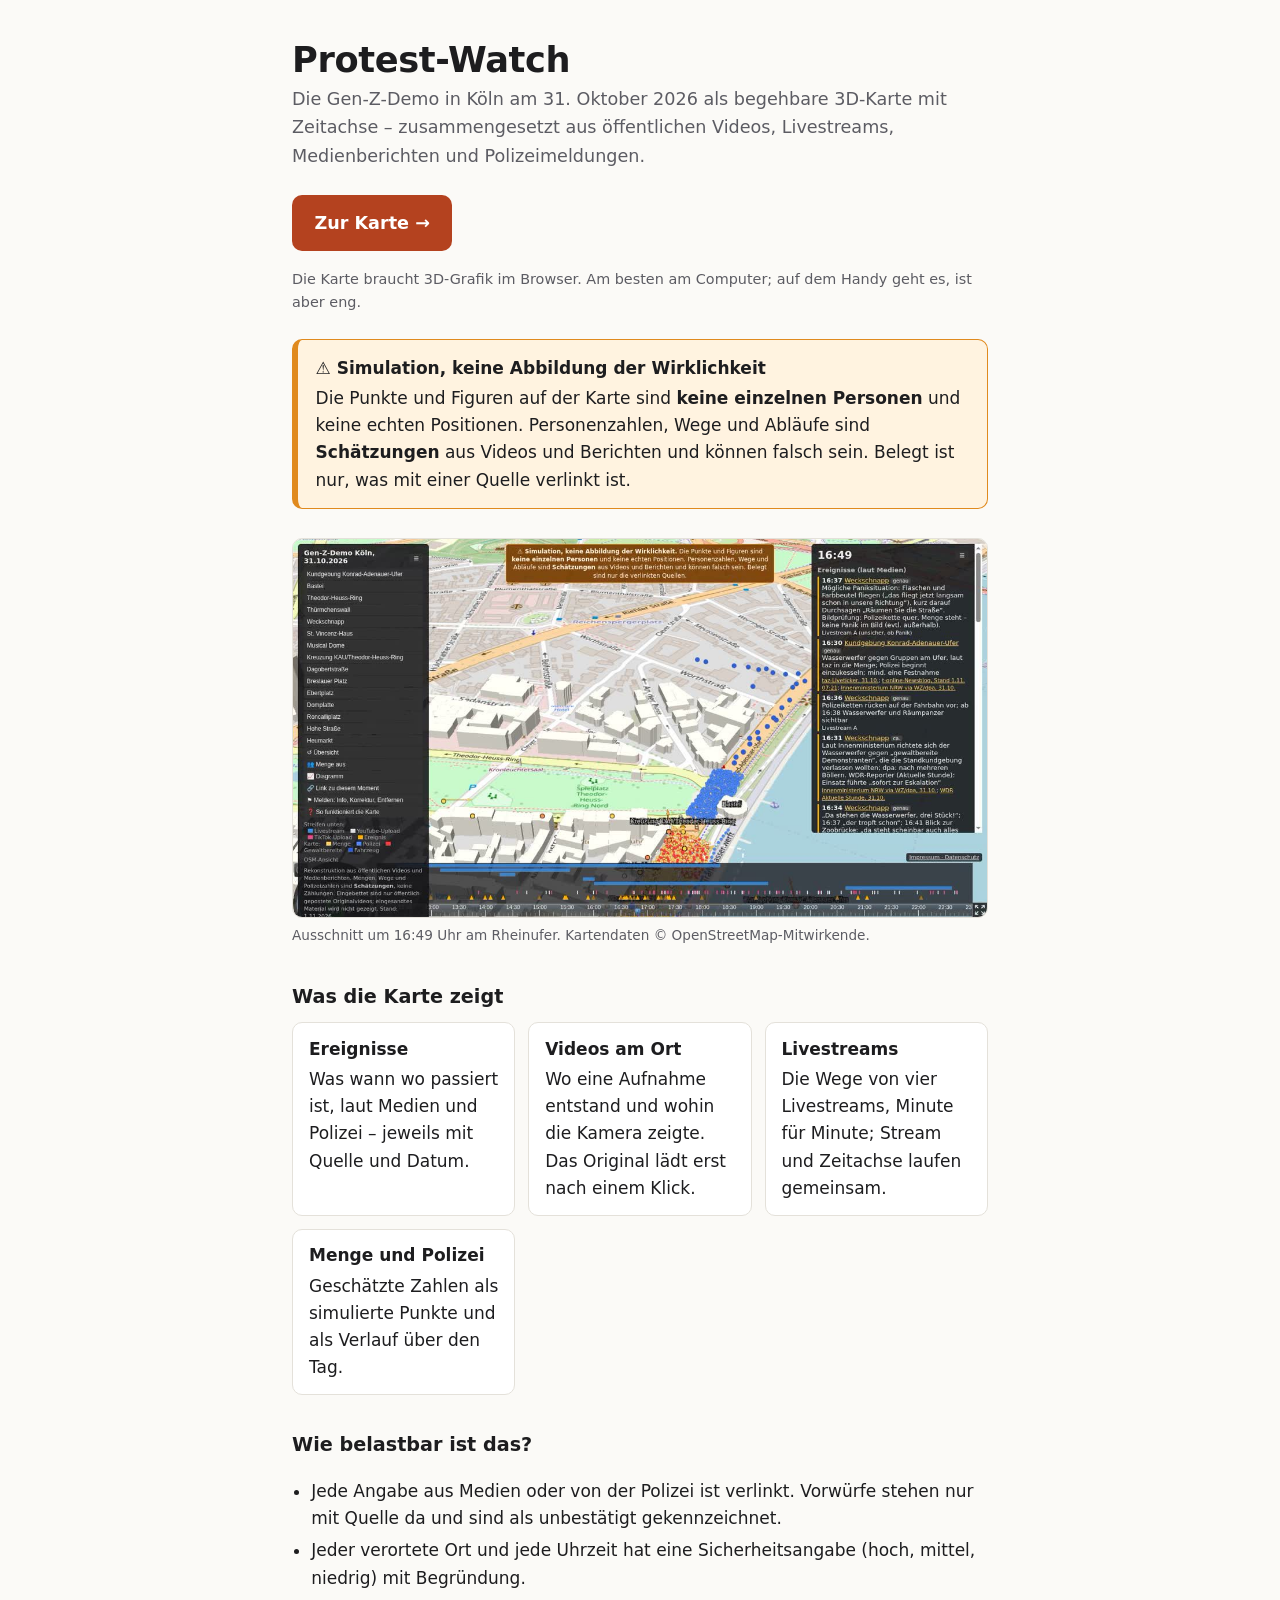
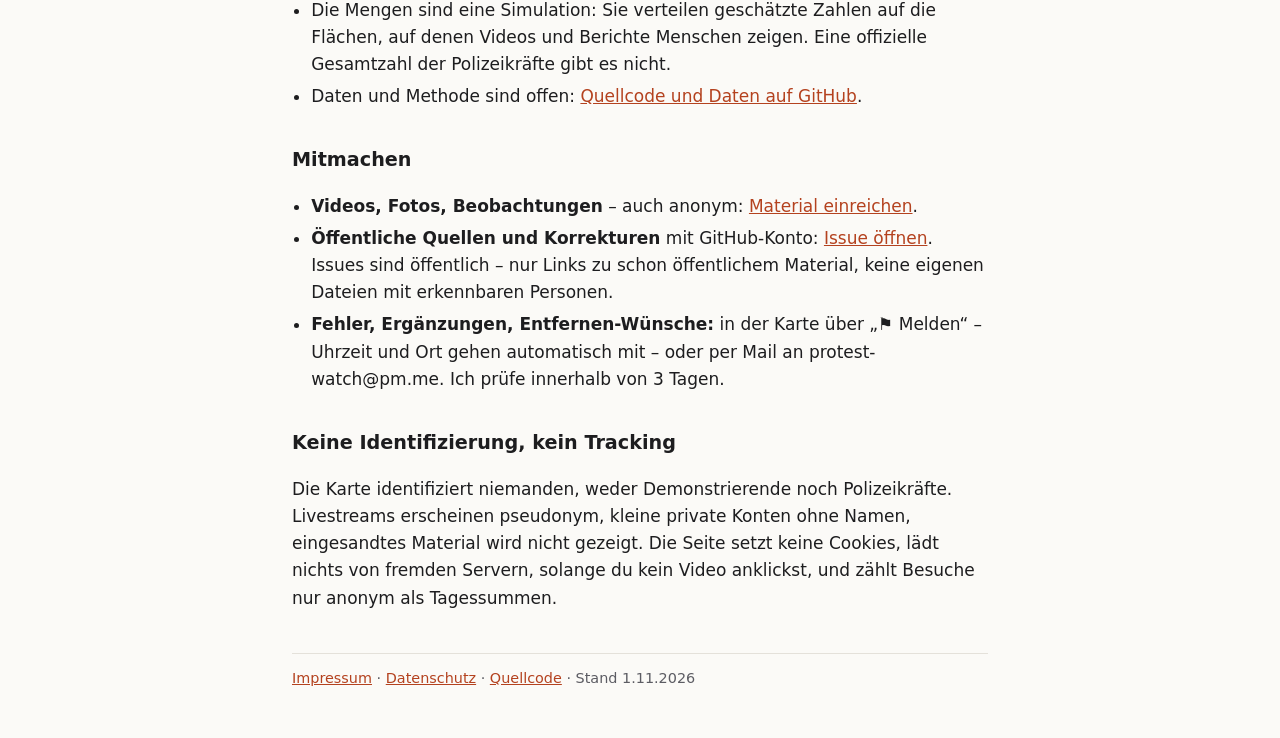
==== seite/index.html @ f7e77ff0 "Vorschau-Tags ganz oben im Kopf (wie /karte/) Co-Authored-By: Claude Opus 5.5 <noreply@anthropic.com" ====
<!doctype html>
<html lang="de">
<head>
<meta charset="utf-8">
<meta property="og:type" content="website">
<meta property="og:site_name" content="Protest-Watch">
<meta property="og:locale" content="de_DE">
<meta property="og:title" content="Protest-Watch – Gen-Z-Demo Köln, 31.10.2026">
<meta property="og:description" content="Die Demo als begehbare 3D-Karte mit Zeitachse, zusammengesetzt aus öffentlichen Videos, Livestreams und Medienberichten. Mengen sind simuliert.">
<meta property="og:url" content="https://protest-watch.org/">
<meta property="og:image" content="https://protest-watch.org/teilen.jpg">
<meta property="og:image:width" content="1200">
<meta property="og:image:height" content="630">
<meta property="og:image:alt" content="Ausschnitt der 3D-Karte am Kölner Rheinufer mit simulierten Punkten für Menge und Polizei, daneben der Titel Gen-Z-Demo Köln, 31. Oktober 2026">
<meta name="twitter:card" content="summary_large_image">
<meta name="viewport" content="width=device-width, initial-scale=1">
<meta http-equiv="Content-Security-Policy" content="default-src 'self'; img-src 'self'; style-src 'self' 'unsafe-inline'; script-src 'self'; base-uri 'none'; form-action 'none'">
<title>Protest-Watch – Gen-Z-Demo Köln, 31.10.2026</title>
<meta name="description" content="Begehbare 3D-Rekonstruktion der Gen-Z-Demo in Köln am 31. Oktober 2026 aus öffentlichen Videos, Livestreams und Medienberichten.">
<script src="weiterleitung.js"></script>
<style>
  :root { --text: #1d1d1f; --leise: #5c5c63; --grund: #fbfaf7; --karte: #ffffff; --linie: #e4e1da;
          --akzent: #b4421f; --warn-grund: #fff3e0; --warn-rand: #e08a1e; color-scheme: light dark; }
  @media (prefers-color-scheme: dark) {
    :root { --text: #ecebe8; --leise: #a4a3a0; --grund: #151517; --karte: #1e1e21; --linie: #333338;
            --akzent: #f08a63; --warn-grund: #3a2a12; --warn-rand: #ffb347; }
  }
  * { box-sizing: border-box; }
  body { margin: 0; background: var(--grund); color: var(--text);
         font: 17px/1.6 system-ui, -apple-system, "Segoe UI", Roboto, sans-serif; }
  main { max-width: 46rem; margin: 0 auto; padding: 2.5rem 1.25rem 3rem; }
  h1 { font-size: 2.2rem; line-height: 1.15; margin: 0 0 .3rem; letter-spacing: -.01em; }
  h2 { font-size: 1.2rem; margin: 2.2rem 0 .5rem; }
  .unterzeile { color: var(--leise); margin: 0 0 1.6rem; font-size: 1.1rem; }
  .los { display: inline-block; background: var(--akzent); color: #fff; font-weight: 650; text-decoration: none;
         padding: .85rem 1.4rem; border-radius: 10px; font-size: 1.1rem; }
  .los:hover { filter: brightness(1.08); }
  .klein { font-size: .9rem; color: var(--leise); }
  .warnung { background: var(--warn-grund); border: 1px solid var(--warn-rand); border-left-width: 6px; border-radius: 10px;
             padding: .9rem 1.1rem; margin: 1.6rem 0; }
  .warnung b:first-child { display: block; margin-bottom: .2rem; }
  figure { margin: 1.8rem 0; }
  figure img { width: 100%; height: auto; border-radius: 10px; border: 1px solid var(--linie); display: block; }
  figcaption { font-size: .85rem; color: var(--leise); margin-top: .4rem; }
  ul { padding-left: 1.2rem; } li { margin: .3rem 0; }
  a { color: var(--akzent); }
  .karten { display: grid; grid-template-columns: repeat(auto-fit, minmax(13rem, 1fr)); gap: .8rem; margin: .6rem 0; }
  .karten div { background: var(--karte); border: 1px solid var(--linie); border-radius: 10px; padding: .8rem 1rem; }
  .karten b { display: block; margin-bottom: .2rem; }
  footer { margin-top: 2.6rem; border-top: 1px solid var(--linie); padding-top: .8rem; font-size: .9rem; color: var(--leise); }
</style>
</head>
<body>
<main>
  <h1>Protest-Watch</h1>
  <p class="unterzeile">Die Gen-Z-Demo in Köln am 31. Oktober 2026 als begehbare 3D-Karte mit Zeitachse –
    zusammengesetzt aus öffentlichen Videos, Livestreams, Medienberichten und Polizeimeldungen.</p>

  <p><a class="los" href="/karte/">Zur Karte →</a></p>
  <p class="klein">Die Karte braucht 3D-Grafik im Browser. Am besten am Computer; auf dem Handy geht es, ist aber eng.</p>

  <div class="warnung" role="note">
    <b>⚠ Simulation, keine Abbildung der Wirklichkeit</b>
    Die Punkte und Figuren auf der Karte sind <b>keine einzelnen Personen</b> und keine echten Positionen.
    Personenzahlen, Wege und Abläufe sind <b>Schätzungen</b> aus Videos und Berichten und können falsch sein.
    Belegt ist nur, was mit einer Quelle verlinkt ist.
  </div>

  <figure>
    <a href="/karte/"><img src="vorschau.jpg" width="1200" height="654"
      alt="Ausschnitt der Karte: 3D-Gebäude am Rheinufer bei der Bastei, farbige Punkte für geschätzte Menge und Polizei, rechts eine Liste der Ereignisse um 16:49 Uhr"></a>
    <figcaption>Ausschnitt um 16:49 Uhr am Rheinufer. Kartendaten © OpenStreetMap-Mitwirkende.</figcaption>
  </figure>

  <h2>Was die Karte zeigt</h2>
  <div class="karten">
    <div><b>Ereignisse</b>Was wann wo passiert ist, laut Medien und Polizei – jeweils mit Quelle und Datum.</div>
    <div><b>Videos am Ort</b>Wo eine Aufnahme entstand und wohin die Kamera zeigte. Das Original lädt erst nach einem Klick.</div>
    <div><b>Livestreams</b>Die Wege von vier Livestreams, Minute für Minute; Stream und Zeitachse laufen gemeinsam.</div>
    <div><b>Menge und Polizei</b>Geschätzte Zahlen als simulierte Punkte und als Verlauf über den Tag.</div>
  </div>

  <h2>Wie belastbar ist das?</h2>
  <ul>
    <li>Jede Angabe aus Medien oder von der Polizei ist verlinkt. Vorwürfe stehen nur mit Quelle da und sind als
      unbestätigt gekennzeichnet.</li>
    <li>Jeder verortete Ort und jede Uhrzeit hat eine Sicherheitsangabe (hoch, mittel, niedrig) mit Begründung.</li>
    <li>Die Mengen sind eine Simulation: Sie verteilen geschätzte Zahlen auf die Flächen, auf denen Videos und
      Berichte Menschen zeigen. Eine offizielle Gesamtzahl der Polizeikräfte gibt es nicht.</li>
    <li>Daten und Methode sind offen: <a href="https://github.com/oswaltx/protest-watch">Quellcode und Daten auf GitHub</a>.</li>
  </ul>

  <h2>Mitmachen</h2>
  <ul>
    <li><b>Videos, Fotos, Beobachtungen</b> – auch anonym: <a href="https://protest-watch.org/einreichen/">Material einreichen</a>.</li>
    <li><b>Öffentliche Quellen und Korrekturen</b> mit GitHub-Konto:
      <a href="https://github.com/oswaltx/protest-watch/issues/new/choose">Issue öffnen</a>. Issues sind öffentlich –
      nur Links zu schon öffentlichem Material, keine eigenen Dateien mit erkennbaren Personen.</li>
    <li><b>Fehler, Ergänzungen, Entfernen-Wünsche:</b> in der Karte über „⚑ Melden“ – Uhrzeit und Ort gehen
      automatisch mit – oder per Mail an protest-watch@pm.me. Ich prüfe innerhalb von 3 Tagen.</li>
  </ul>

  <h2>Keine Identifizierung, kein Tracking</h2>
  <p>Die Karte identifiziert niemanden, weder Demonstrierende noch Polizeikräfte. Livestreams erscheinen pseudonym,
    kleine private Konten ohne Namen, eingesandtes Material wird nicht gezeigt. Die Seite setzt keine Cookies,
    lädt nichts von fremden Servern, solange du kein Video anklickst, und zählt Besuche nur anonym als Tagessummen.</p>

  <footer>
    <a href="/datenschutz.html#impressum">Impressum</a> · <a href="/datenschutz.html">Datenschutz</a> ·
    <a href="https://github.com/oswaltx/protest-watch">Quellcode</a> · Stand 1.11.2026
  </footer>
</main>
</body>
</html>
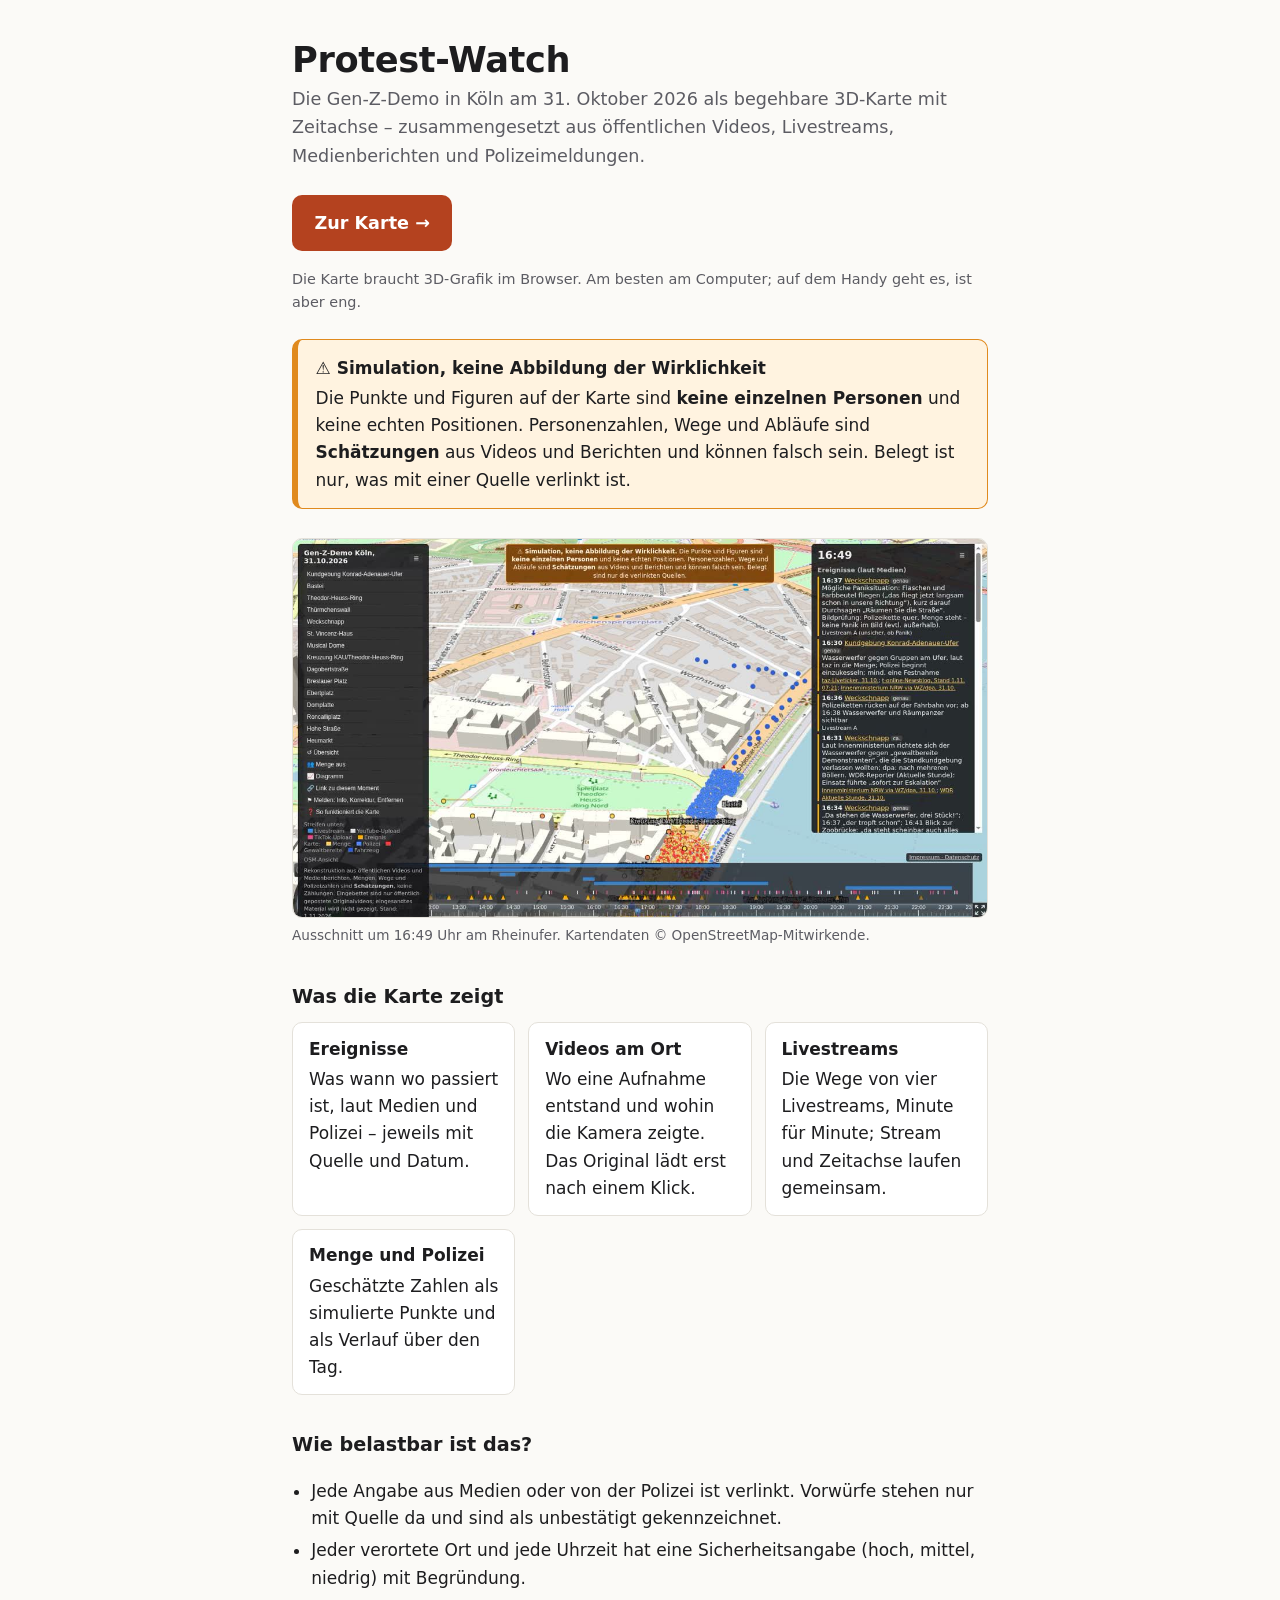
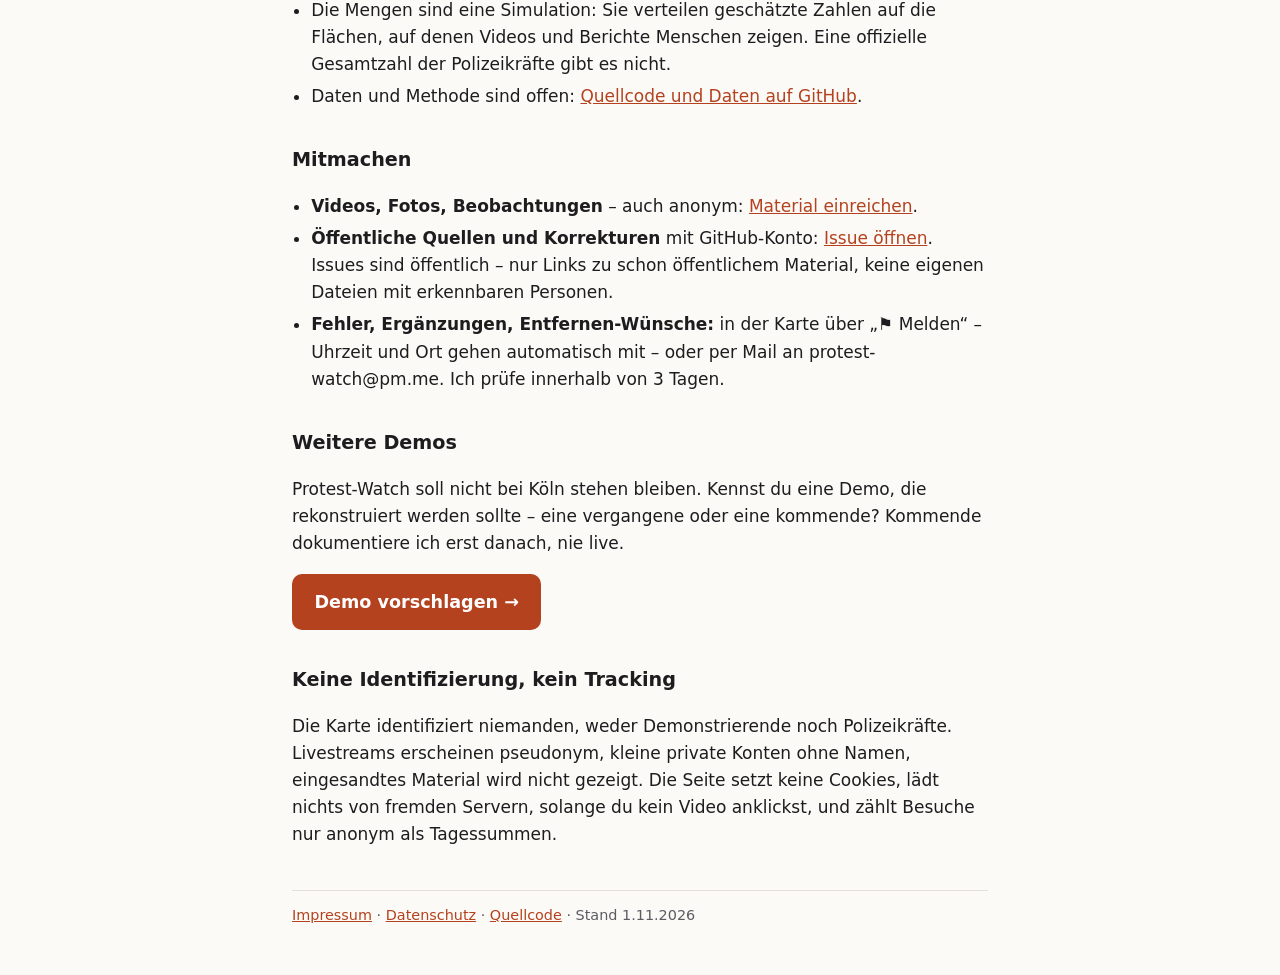
==== commit 2d8e958c: "Demo vorschlagen freigeschaltet; Eintrag 15:24 (Mail-Einsendung) wieder auf der Karte Co-Authored-By" ====
--- a/seite/index.html
+++ b/seite/index.html
@@ -100,6 +100,11 @@
       automatisch mit – oder per Mail an protest-watch@pm.me. Ich prüfe innerhalb von 3 Tagen.</li>
   </ul>
 
+    <h2>Weitere Demos</h2>
+  <p>Protest-Watch soll nicht bei Köln stehen bleiben. Kennst du eine Demo, die rekonstruiert werden sollte – eine
+    vergangene oder eine kommende? Kommende dokumentiere ich erst danach, nie live.</p>
+  <p><a class="los" href="/vorschlagen/">Demo vorschlagen →</a></p>
+  
   <h2>Keine Identifizierung, kein Tracking</h2>
   <p>Die Karte identifiziert niemanden, weder Demonstrierende noch Polizeikräfte. Livestreams erscheinen pseudonym,
     kleine private Konten ohne Namen, eingesandtes Material wird nicht gezeigt. Die Seite setzt keine Cookies,
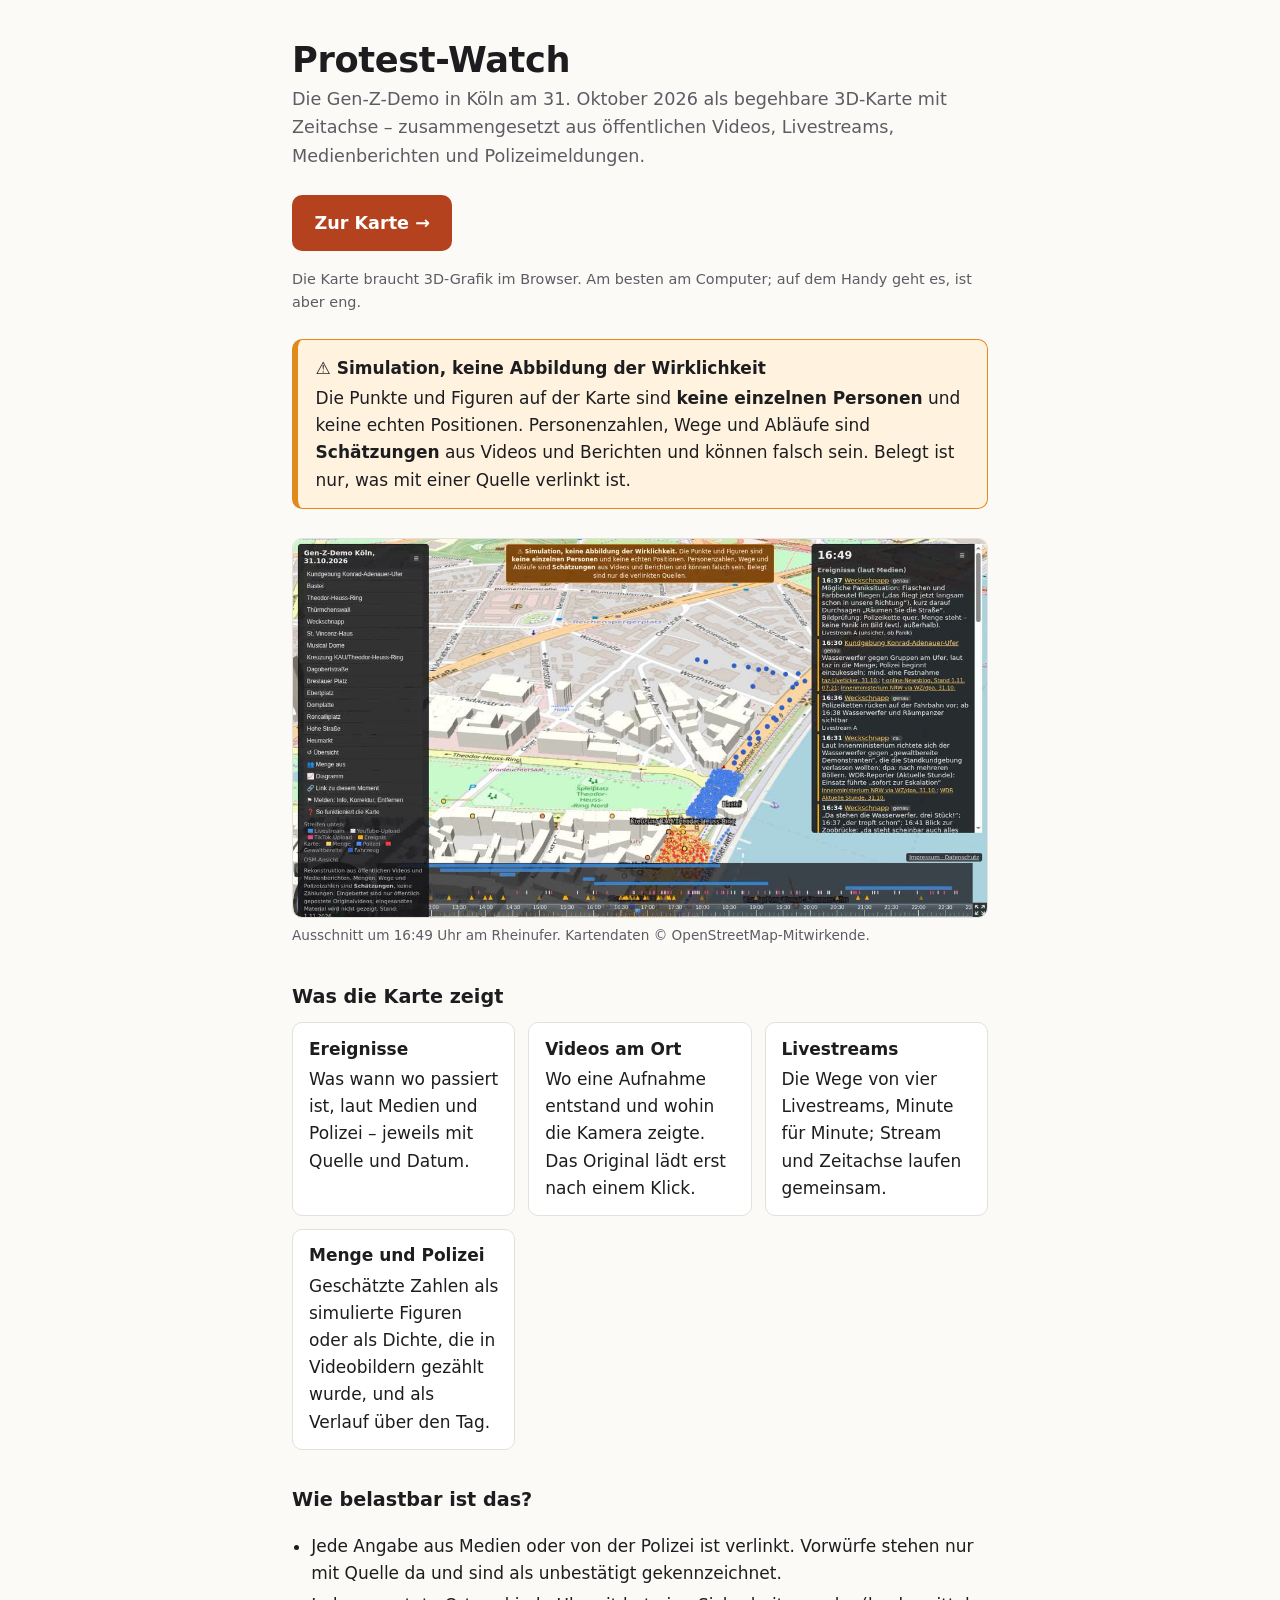
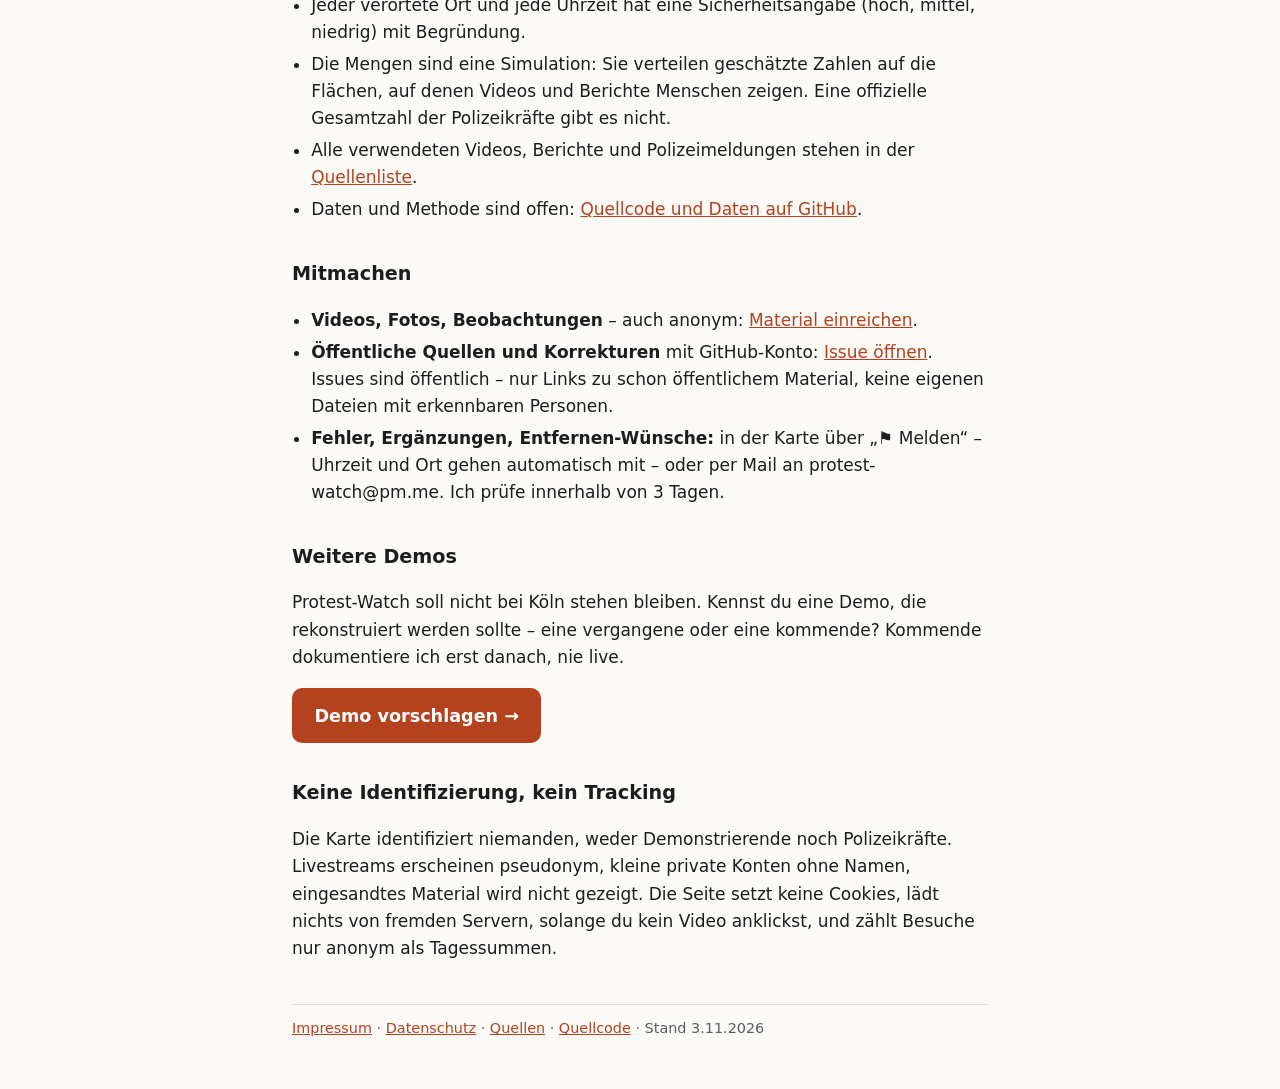
==== commit 074bf9a0: "Quellenliste /quellen/ mit Datenschutz-Absatz, Links auf Startseite und Karte; Mannschaftswagen fahr" ====
--- a/seite/index.html
+++ b/seite/index.html
@@ -77,7 +77,7 @@
     <div><b>Ereignisse</b>Was wann wo passiert ist, laut Medien und Polizei – jeweils mit Quelle und Datum.</div>
     <div><b>Videos am Ort</b>Wo eine Aufnahme entstand und wohin die Kamera zeigte. Das Original lädt erst nach einem Klick.</div>
     <div><b>Livestreams</b>Die Wege von vier Livestreams, Minute für Minute; Stream und Zeitachse laufen gemeinsam.</div>
-    <div><b>Menge und Polizei</b>Geschätzte Zahlen als simulierte Punkte und als Verlauf über den Tag.</div>
+    <div><b>Menge und Polizei</b>Geschätzte Zahlen als simulierte Figuren oder als Dichte, die in Videobildern gezählt wurde, und als Verlauf über den Tag.</div>
   </div>
 
   <h2>Wie belastbar ist das?</h2>
@@ -87,6 +87,7 @@
     <li>Jeder verortete Ort und jede Uhrzeit hat eine Sicherheitsangabe (hoch, mittel, niedrig) mit Begründung.</li>
     <li>Die Mengen sind eine Simulation: Sie verteilen geschätzte Zahlen auf die Flächen, auf denen Videos und
       Berichte Menschen zeigen. Eine offizielle Gesamtzahl der Polizeikräfte gibt es nicht.</li>
+    <li>Alle verwendeten Videos, Berichte und Polizeimeldungen stehen in der <a href="/quellen/">Quellenliste</a>.</li>
     <li>Daten und Methode sind offen: <a href="https://github.com/oswaltx/protest-watch">Quellcode und Daten auf GitHub</a>.</li>
   </ul>
 
@@ -112,7 +113,7 @@
 
   <footer>
     <a href="/datenschutz.html#impressum">Impressum</a> · <a href="/datenschutz.html">Datenschutz</a> ·
-    <a href="https://github.com/oswaltx/protest-watch">Quellcode</a> · Stand 1.11.2026
+    <a href="/quellen/">Quellen</a> · <a href="https://github.com/oswaltx/protest-watch">Quellcode</a> · Stand 3.11.2026
   </footer>
 </main>
 </body>
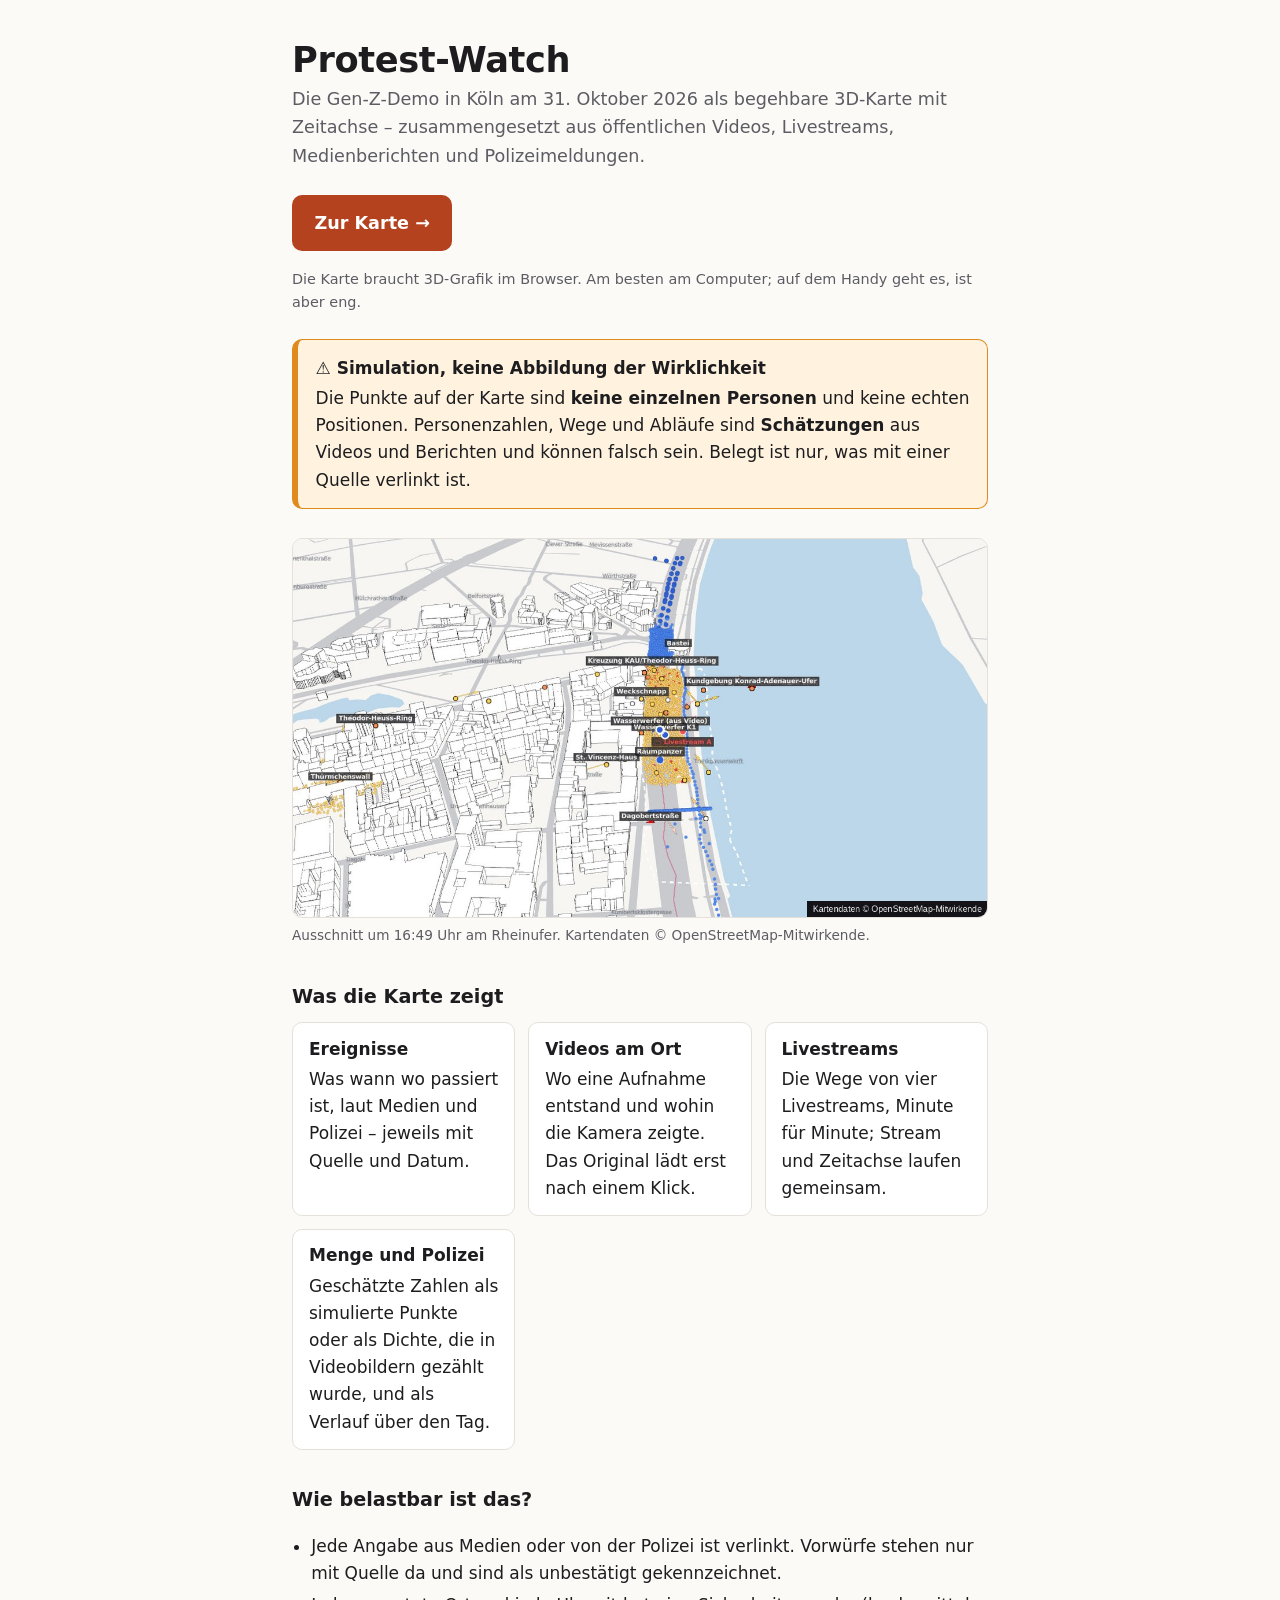
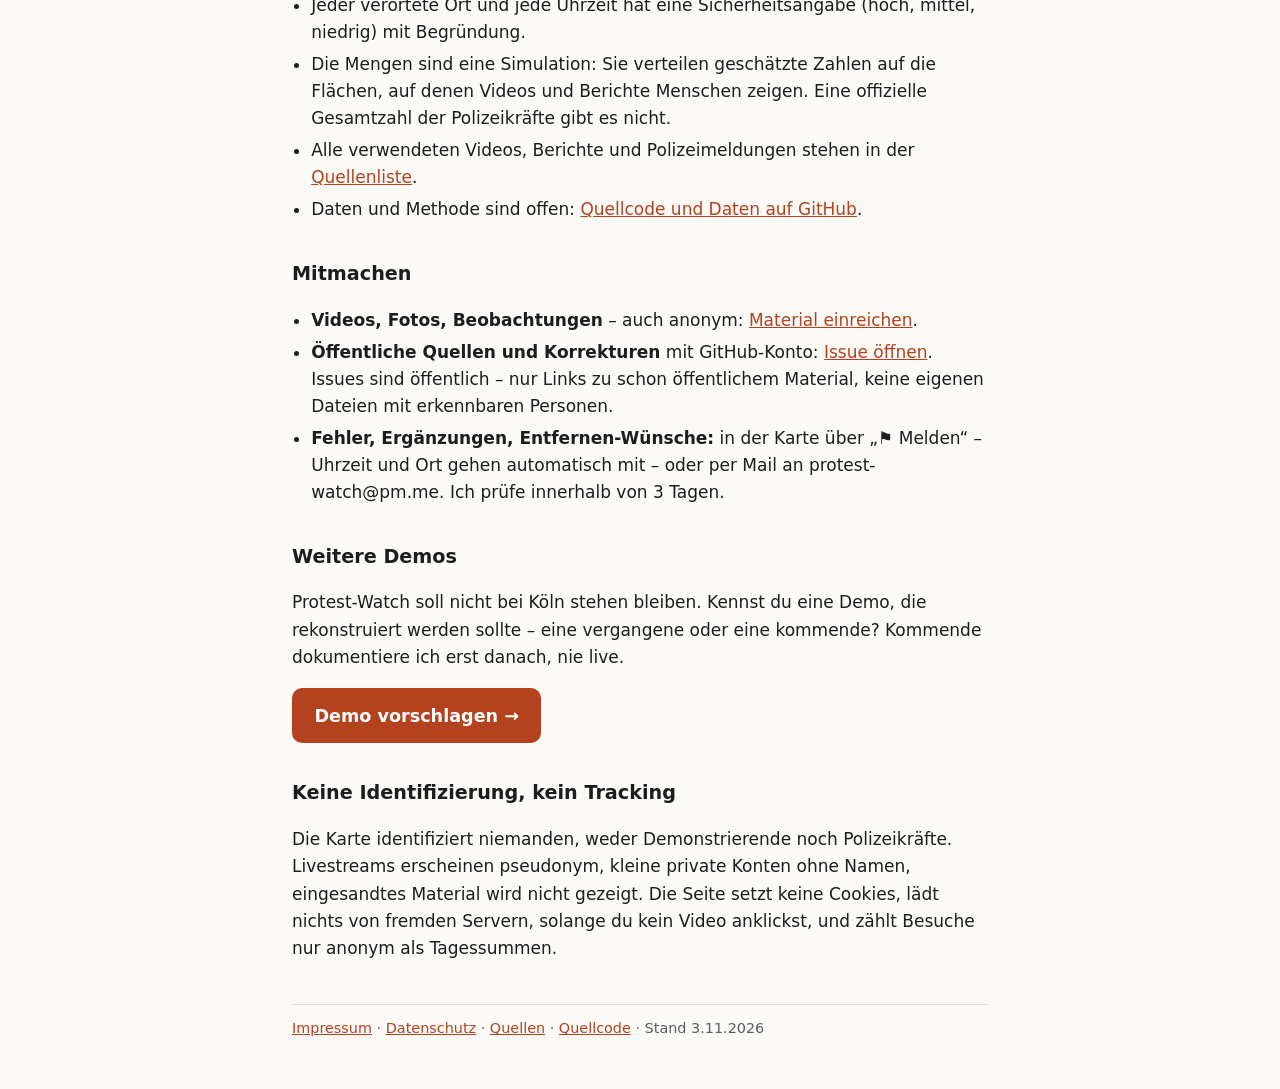
==== commit e62add88: "Karte: nur Punkte statt Figuren (flüssig beim Heranzoomen), Fahrzeuge auf Fahrbahnen und über die Br" ====
--- a/seite/index.html
+++ b/seite/index.html
@@ -8,7 +8,7 @@
 <meta property="og:title" content="Protest-Watch – Gen-Z-Demo Köln, 31.10.2026">
 <meta property="og:description" content="Die Demo als begehbare 3D-Karte mit Zeitachse, zusammengesetzt aus öffentlichen Videos, Livestreams und Medienberichten. Mengen sind simuliert.">
 <meta property="og:url" content="https://protest-watch.org/">
-<meta property="og:image" content="https://protest-watch.org/teilen.jpg">
+<meta property="og:image" content="https://protest-watch.org/teilen.jpg?v=3">
 <meta property="og:image:width" content="1200">
 <meta property="og:image:height" content="630">
 <meta property="og:image:alt" content="Ausschnitt der 3D-Karte am Kölner Rheinufer mit simulierten Punkten für Menge und Polizei, daneben der Titel Gen-Z-Demo Köln, 31. Oktober 2026">
@@ -61,14 +61,14 @@
 
   <div class="warnung" role="note">
     <b>⚠ Simulation, keine Abbildung der Wirklichkeit</b>
-    Die Punkte und Figuren auf der Karte sind <b>keine einzelnen Personen</b> und keine echten Positionen.
+    Die Punkte auf der Karte sind <b>keine einzelnen Personen</b> und keine echten Positionen.
     Personenzahlen, Wege und Abläufe sind <b>Schätzungen</b> aus Videos und Berichten und können falsch sein.
     Belegt ist nur, was mit einer Quelle verlinkt ist.
   </div>
 
   <figure>
     <a href="/karte/"><img src="vorschau.jpg" width="1200" height="654"
-      alt="Ausschnitt der Karte: 3D-Gebäude am Rheinufer bei der Bastei, farbige Punkte für geschätzte Menge und Polizei, rechts eine Liste der Ereignisse um 16:49 Uhr"></a>
+      alt="Ausschnitt der Karte um 16:49 Uhr: weiße 3D-Gebäude am Rheinufer zwischen Bastei und Dagobertstraße, gelbe Punkte für die geschätzte Menge, blaue für Polizei und Fahrzeuge"></a>
     <figcaption>Ausschnitt um 16:49 Uhr am Rheinufer. Kartendaten © OpenStreetMap-Mitwirkende.</figcaption>
   </figure>
 
@@ -77,7 +77,7 @@
     <div><b>Ereignisse</b>Was wann wo passiert ist, laut Medien und Polizei – jeweils mit Quelle und Datum.</div>
     <div><b>Videos am Ort</b>Wo eine Aufnahme entstand und wohin die Kamera zeigte. Das Original lädt erst nach einem Klick.</div>
     <div><b>Livestreams</b>Die Wege von vier Livestreams, Minute für Minute; Stream und Zeitachse laufen gemeinsam.</div>
-    <div><b>Menge und Polizei</b>Geschätzte Zahlen als simulierte Figuren oder als Dichte, die in Videobildern gezählt wurde, und als Verlauf über den Tag.</div>
+    <div><b>Menge und Polizei</b>Geschätzte Zahlen als simulierte Punkte oder als Dichte, die in Videobildern gezählt wurde, und als Verlauf über den Tag.</div>
   </div>
 
   <h2>Wie belastbar ist das?</h2>
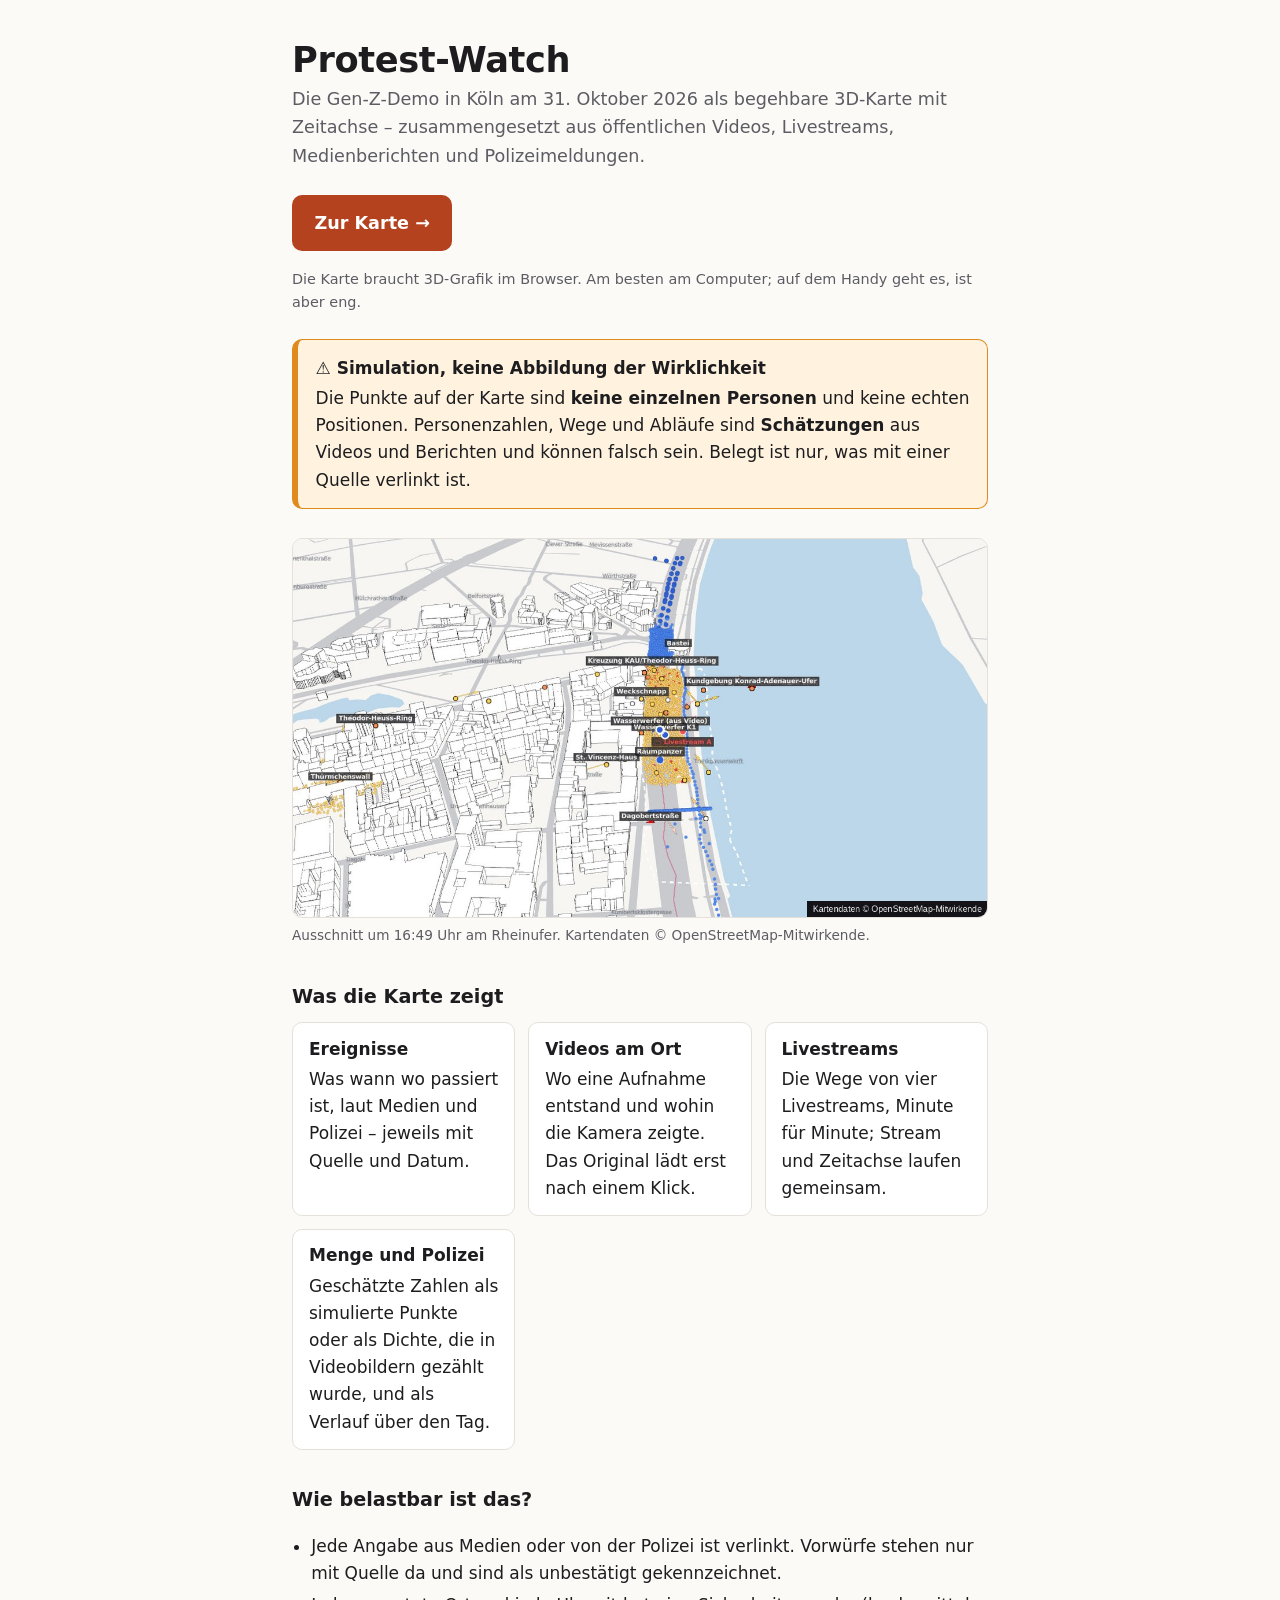
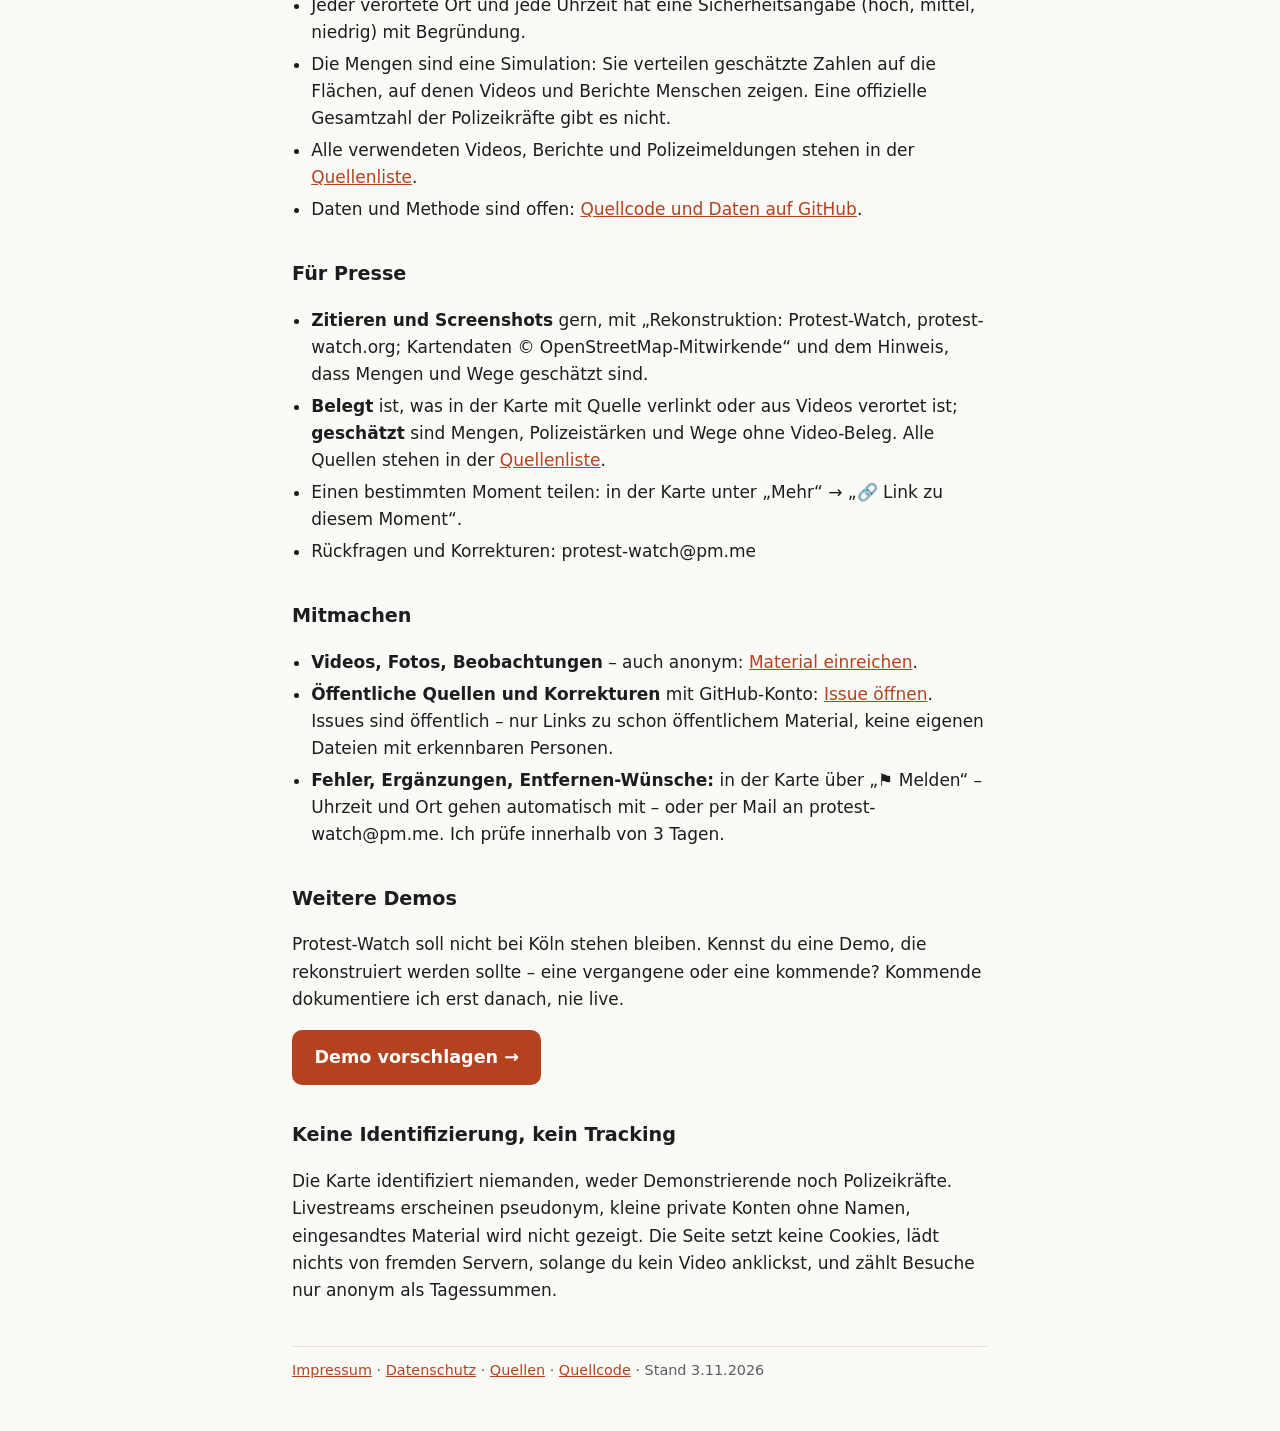
==== commit 82e94c2b: "README und Startseite: aktueller Stand, Abschnitt für Presse Co-Authored-By: Claude Opus 5.5 <norepl" ====
--- a/seite/index.html
+++ b/seite/index.html
@@ -91,6 +91,16 @@
     <li>Daten und Methode sind offen: <a href="https://github.com/oswaltx/protest-watch">Quellcode und Daten auf GitHub</a>.</li>
   </ul>
 
+  <h2>Für Presse</h2>
+  <ul>
+    <li><b>Zitieren und Screenshots</b> gern, mit „Rekonstruktion: Protest-Watch, protest-watch.org;
+      Kartendaten © OpenStreetMap-Mitwirkende“ und dem Hinweis, dass Mengen und Wege geschätzt sind.</li>
+    <li><b>Belegt</b> ist, was in der Karte mit Quelle verlinkt oder aus Videos verortet ist; <b>geschätzt</b> sind
+      Mengen, Polizeistärken und Wege ohne Video-Beleg. Alle Quellen stehen in der <a href="/quellen/">Quellenliste</a>.</li>
+    <li>Einen bestimmten Moment teilen: in der Karte unter „Mehr“ → „🔗 Link zu diesem Moment“.</li>
+    <li>Rückfragen und Korrekturen: protest-watch@pm.me</li>
+  </ul>
+
   <h2>Mitmachen</h2>
   <ul>
     <li><b>Videos, Fotos, Beobachtungen</b> – auch anonym: <a href="https://protest-watch.org/einreichen/">Material einreichen</a>.</li>
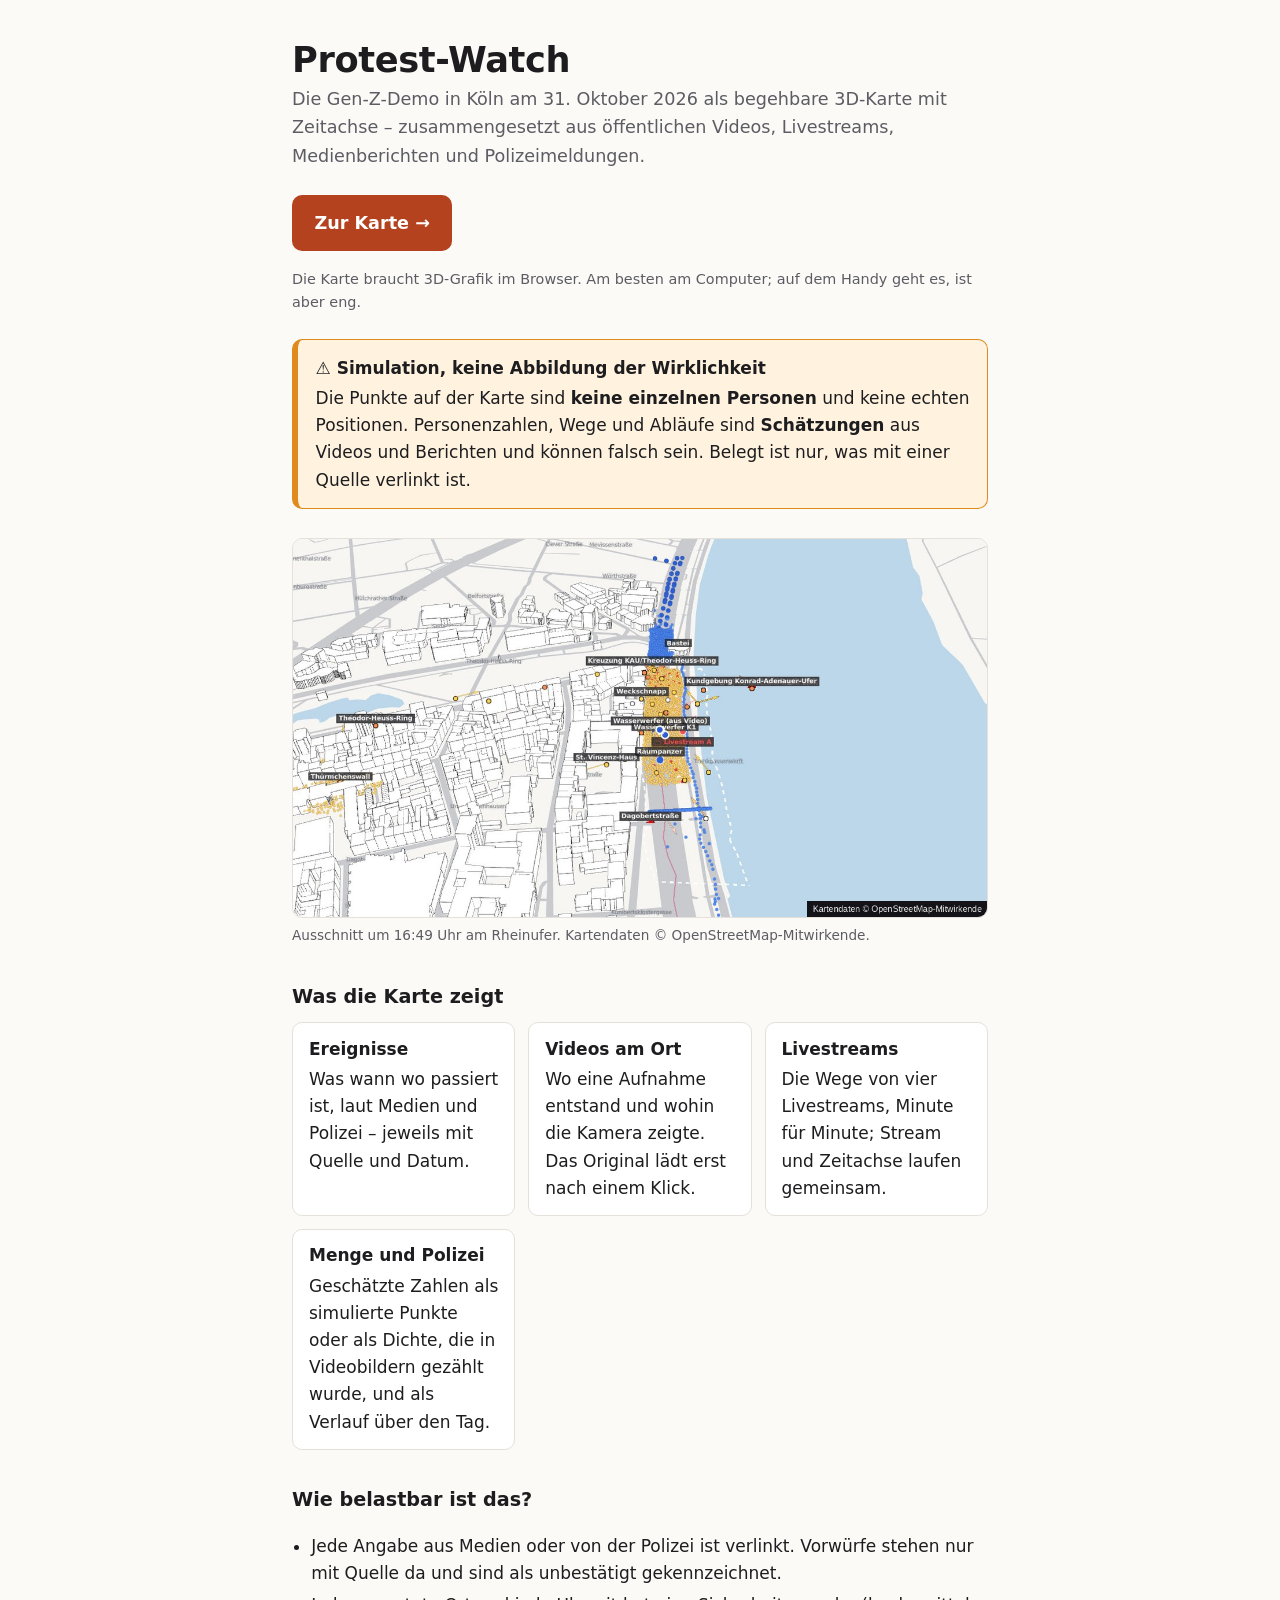
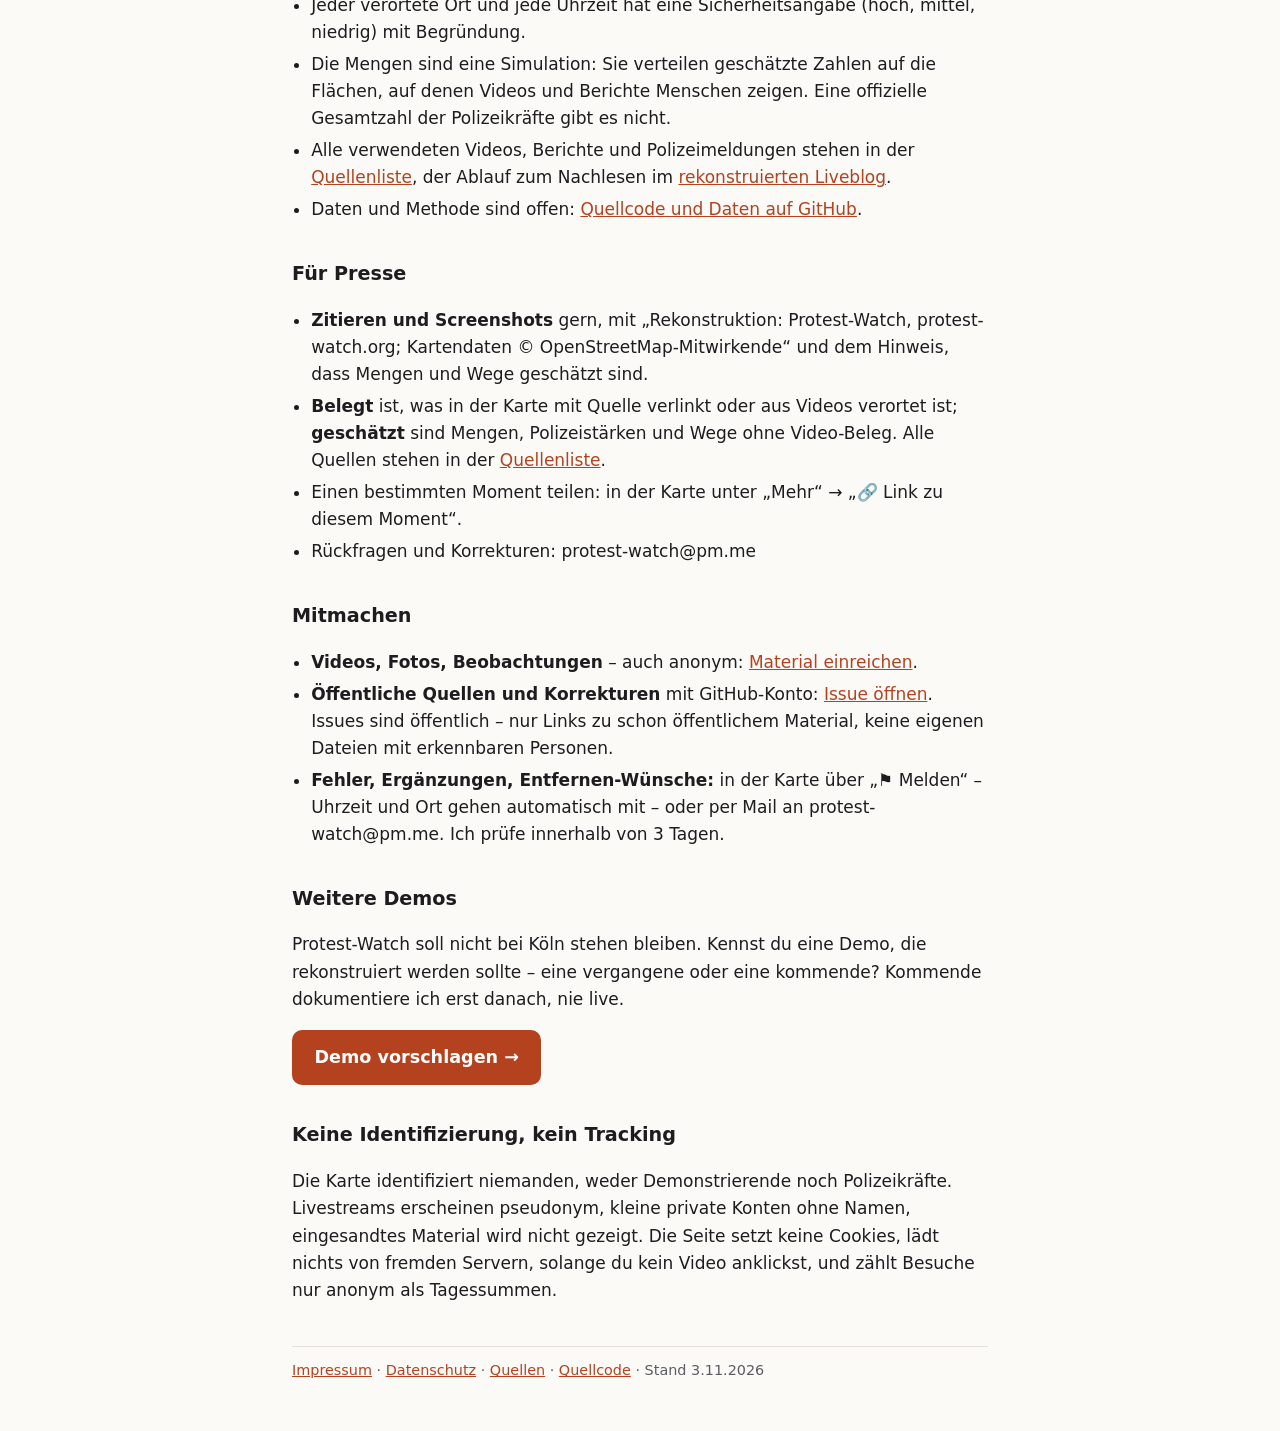
==== commit f725e2da: "Rekonstruierter Liveblog /liveblog/ aus den Ereignissen der Karte, verlinkt von Startseite und Karte" ====
--- a/seite/index.html
+++ b/seite/index.html
@@ -87,7 +87,8 @@
     <li>Jeder verortete Ort und jede Uhrzeit hat eine Sicherheitsangabe (hoch, mittel, niedrig) mit Begründung.</li>
     <li>Die Mengen sind eine Simulation: Sie verteilen geschätzte Zahlen auf die Flächen, auf denen Videos und
       Berichte Menschen zeigen. Eine offizielle Gesamtzahl der Polizeikräfte gibt es nicht.</li>
-    <li>Alle verwendeten Videos, Berichte und Polizeimeldungen stehen in der <a href="/quellen/">Quellenliste</a>.</li>
+    <li>Alle verwendeten Videos, Berichte und Polizeimeldungen stehen in der <a href="/quellen/">Quellenliste</a>, der Ablauf
+      zum Nachlesen im <a href="/liveblog/">rekonstruierten Liveblog</a>.</li>
     <li>Daten und Methode sind offen: <a href="https://github.com/oswaltx/protest-watch">Quellcode und Daten auf GitHub</a>.</li>
   </ul>
 
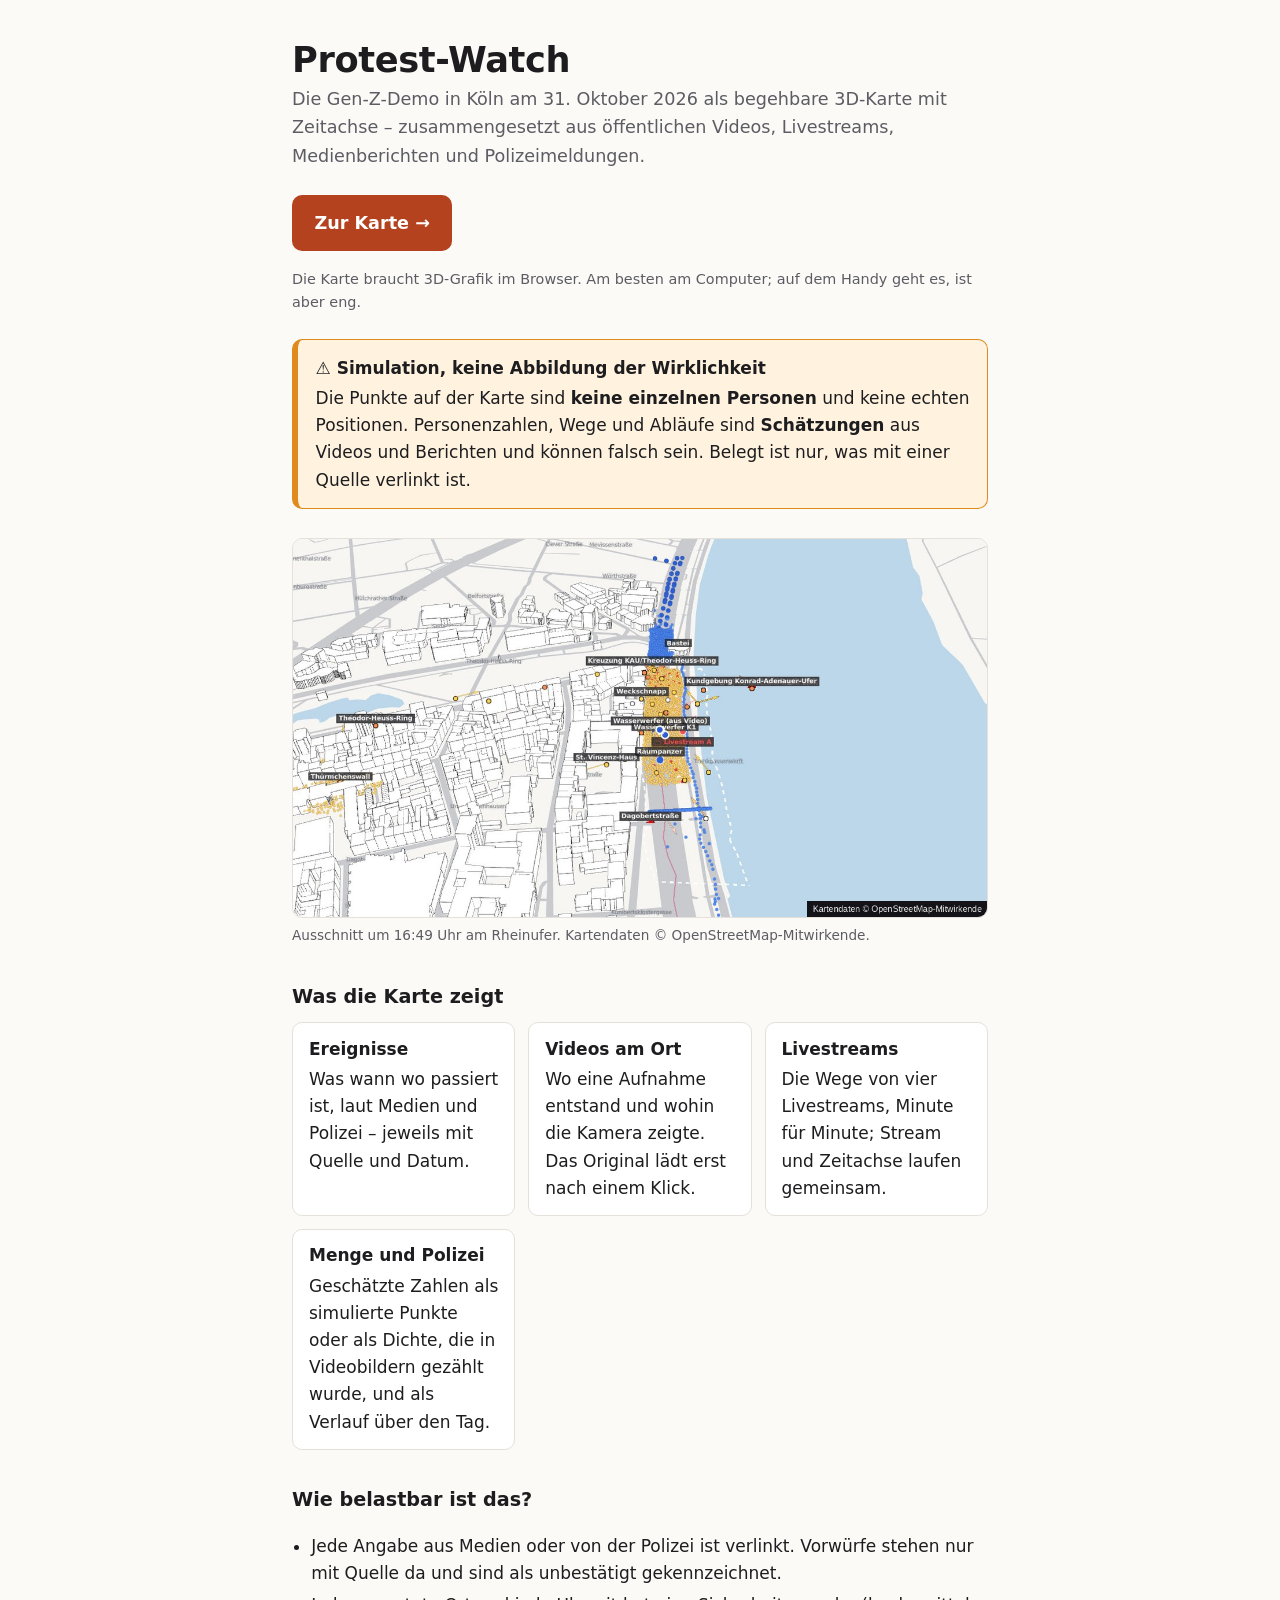
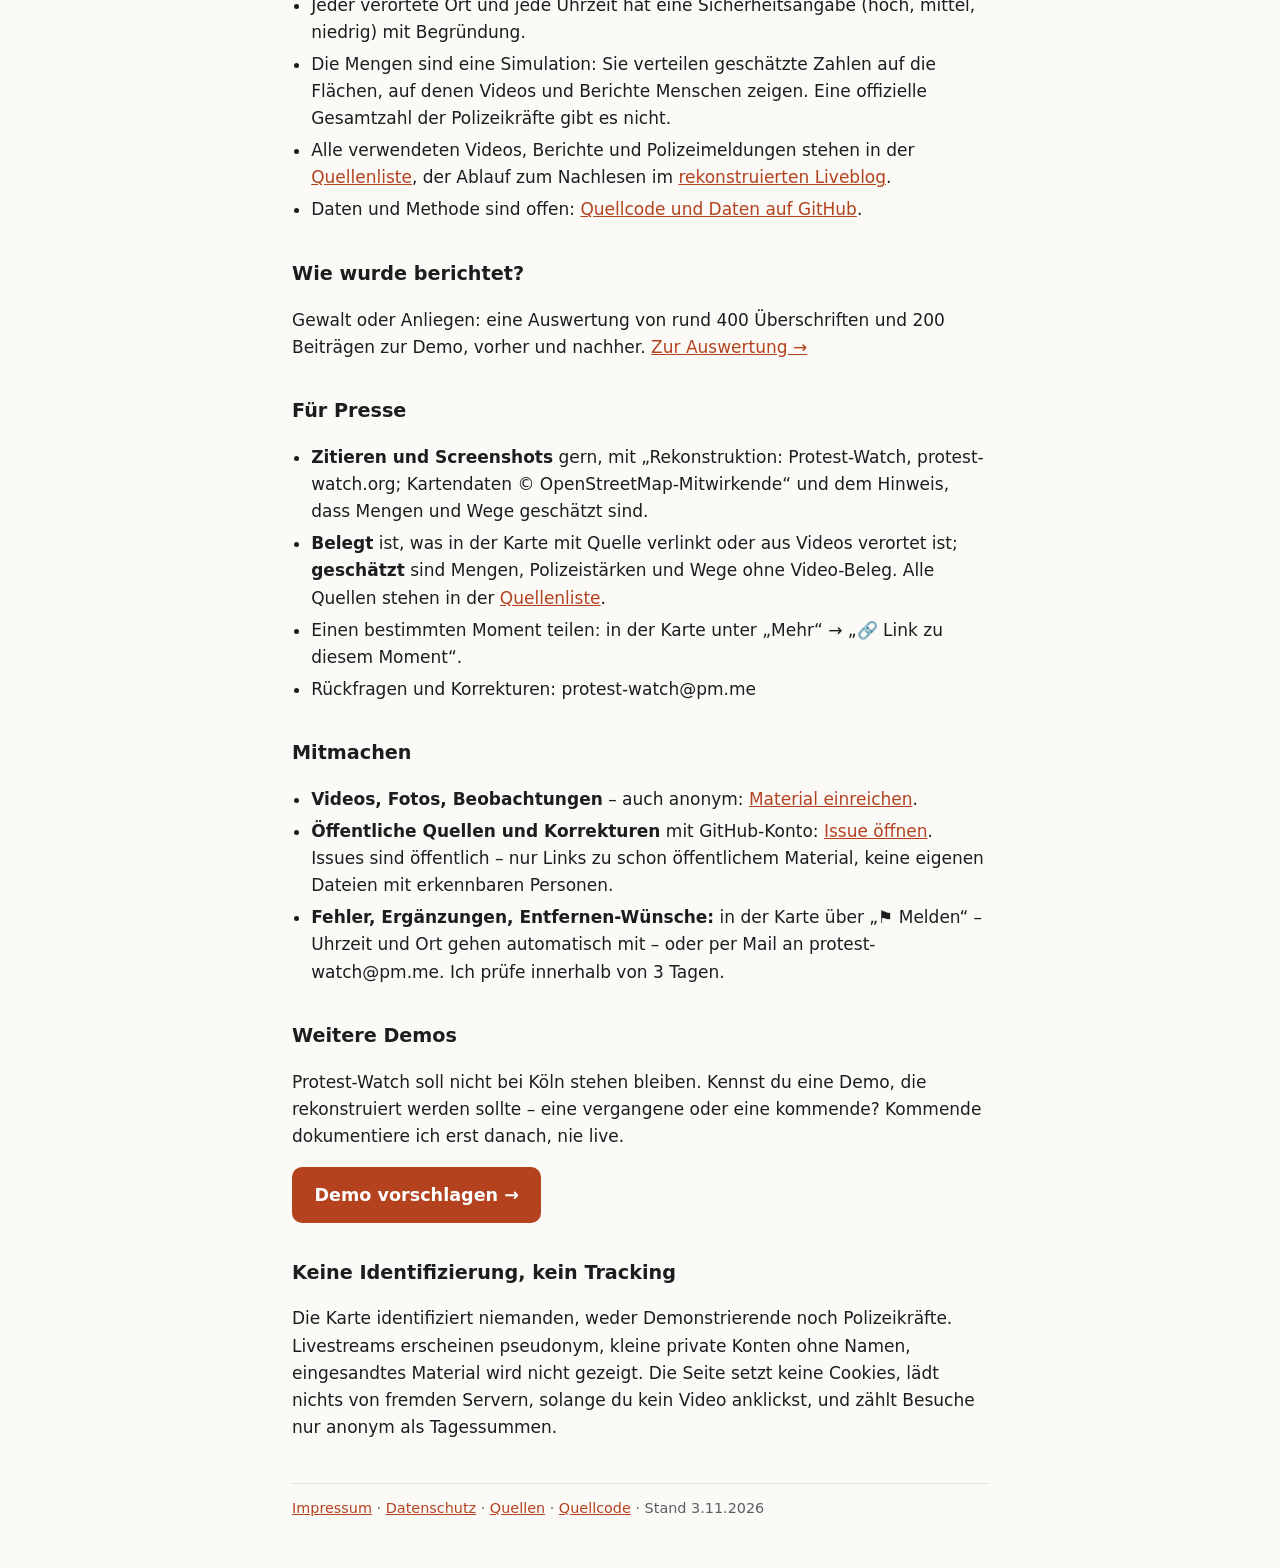
==== commit 61450fb7: "Medienanalyse /berichterstattung/ online (vorläufig, ohne Medientyp-Vergleiche bis zur Zweitcodierun" ====
--- a/seite/index.html
+++ b/seite/index.html
@@ -92,6 +92,12 @@
     <li>Daten und Methode sind offen: <a href="https://github.com/oswaltx/protest-watch">Quellcode und Daten auf GitHub</a>.</li>
   </ul>
 
+  
+  <h2>Wie wurde berichtet?</h2>
+  <p>Gewalt oder Anliegen: eine Auswertung von rund 400 Überschriften und 200 Beiträgen zur Demo, vorher und
+    nachher. <a href="/berichterstattung/">Zur Auswertung →</a></p>
+  
+
   <h2>Für Presse</h2>
   <ul>
     <li><b>Zitieren und Screenshots</b> gern, mit „Rekonstruktion: Protest-Watch, protest-watch.org;
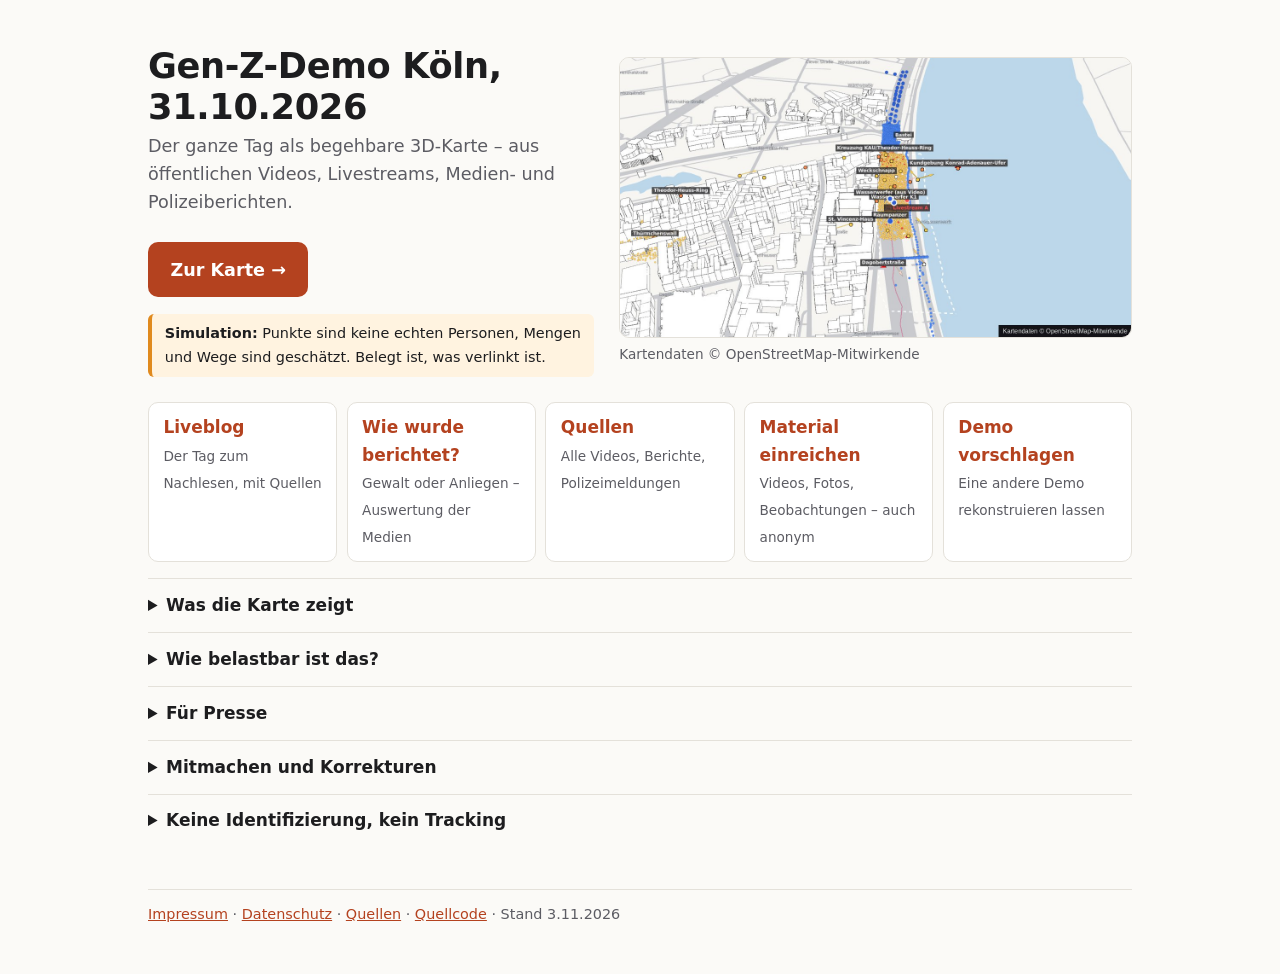
==== commit d1ca1bd6: "Startseite: das Wichtigste auf einen Blick, Unterseiten als Kacheln, Erklärungen aufklappbar Co-Auth" ====
--- a/seite/index.html
+++ b/seite/index.html
@@ -48,31 +48,50 @@
   .karten div { background: var(--karte); border: 1px solid var(--linie); border-radius: 10px; padding: .8rem 1rem; }
   .karten b { display: block; margin-bottom: .2rem; }
   footer { margin-top: 2.6rem; border-top: 1px solid var(--linie); padding-top: .8rem; font-size: .9rem; color: var(--leise); }
+  .oben { display: grid; grid-template-columns: 1fr 1.15fr; gap: 1.6rem; align-items: center; margin-top: .4rem; }
+  .oben figure { margin: 0; }
+  @media (max-width: 760px) { .oben { grid-template-columns: 1fr; gap: 1rem; } .oben figure { order: -1; } h1 { font-size: 1.8rem; } }
+  main.breit { max-width: 64rem; }
+  .hinweis-kurz { font-size: .9rem; background: var(--warn-grund); border-left: 4px solid var(--warn-rand); padding: .5rem .8rem;
+                  border-radius: 6px; margin: 1rem 0 0; }
+  .wege { display: grid; grid-template-columns: repeat(auto-fit, minmax(11rem, 1fr)); gap: .6rem; margin: 1.6rem 0 1rem; }
+  .wege a { display: block; background: var(--karte); border: 1px solid var(--linie); border-radius: 10px; padding: .7rem .9rem;
+            text-decoration: none; color: var(--text); }
+  .wege a:hover { border-color: var(--akzent); }
+  .wege b { display: block; color: var(--akzent); }
+  .wege span { font-size: .85rem; color: var(--leise); }
+  details { border-top: 1px solid var(--linie); padding: .5rem 0; }
+  details summary { cursor: pointer; font-weight: 600; padding: .3rem 0; }
+  details[open] summary { margin-bottom: .4rem; }
 </style>
 </head>
 <body>
-<main>
-  <h1>Protest-Watch</h1>
-  <p class="unterzeile">Die Gen-Z-Demo in Köln am 31. Oktober 2026 als begehbare 3D-Karte mit Zeitachse –
-    zusammengesetzt aus öffentlichen Videos, Livestreams, Medienberichten und Polizeimeldungen.</p>
-
-  <p><a class="los" href="/karte/">Zur Karte →</a></p>
-  <p class="klein">Die Karte braucht 3D-Grafik im Browser. Am besten am Computer; auf dem Handy geht es, ist aber eng.</p>
-
-  <div class="warnung" role="note">
-    <b>⚠ Simulation, keine Abbildung der Wirklichkeit</b>
-    Die Punkte auf der Karte sind <b>keine einzelnen Personen</b> und keine echten Positionen.
-    Personenzahlen, Wege und Abläufe sind <b>Schätzungen</b> aus Videos und Berichten und können falsch sein.
-    Belegt ist nur, was mit einer Quelle verlinkt ist.
+<main class="breit">
+  <div class="oben">
+    <div>
+      <h1>Gen-Z-Demo Köln, 31.10.2026</h1>
+      <p class="unterzeile">Der ganze Tag als begehbare 3D-Karte – aus öffentlichen Videos, Livestreams, Medien- und Polizeiberichten.</p>
+      <p><a class="los" href="/karte/">Zur Karte →</a></p>
+      <p class="hinweis-kurz"><b>Simulation:</b> Punkte sind keine echten Personen, Mengen und Wege sind geschätzt. Belegt ist, was verlinkt ist.</p>
+    </div>
+    <figure>
+      <a href="/karte/"><img src="vorschau.jpg" width="1200" height="654"
+        alt="Ausschnitt der Karte um 16:49 Uhr: weiße 3D-Gebäude am Rheinufer zwischen Bastei und Dagobertstraße, gelbe Punkte für die geschätzte Menge, blaue für Polizei und Fahrzeuge"></a>
+      <figcaption>Kartendaten © OpenStreetMap-Mitwirkende</figcaption>
+    </figure>
   </div>
 
-  <figure>
-    <a href="/karte/"><img src="vorschau.jpg" width="1200" height="654"
-      alt="Ausschnitt der Karte um 16:49 Uhr: weiße 3D-Gebäude am Rheinufer zwischen Bastei und Dagobertstraße, gelbe Punkte für die geschätzte Menge, blaue für Polizei und Fahrzeuge"></a>
-    <figcaption>Ausschnitt um 16:49 Uhr am Rheinufer. Kartendaten © OpenStreetMap-Mitwirkende.</figcaption>
-  </figure>
+  <nav class="wege" aria-label="Weitere Seiten">
+    <a href="/liveblog/"><b>Liveblog</b><span>Der Tag zum Nachlesen, mit Quellen</span></a>
+    
+    <a href="/berichterstattung/"><b>Wie wurde berichtet?</b><span>Gewalt oder Anliegen – Auswertung der Medien</span></a>
+    
+    <a href="/quellen/"><b>Quellen</b><span>Alle Videos, Berichte, Polizeimeldungen</span></a>
+    <a href="/einreichen/"><b>Material einreichen</b><span>Videos, Fotos, Beobachtungen – auch anonym</span></a>
+        <a href="/vorschlagen/"><b>Demo vorschlagen</b><span>Eine andere Demo rekonstruieren lassen</span></a>
+      </nav>
 
-  <h2>Was die Karte zeigt</h2>
+  <details><summary>Was die Karte zeigt</summary>
   <div class="karten">
     <div><b>Ereignisse</b>Was wann wo passiert ist, laut Medien und Polizei – jeweils mit Quelle und Datum.</div>
     <div><b>Videos am Ort</b>Wo eine Aufnahme entstand und wohin die Kamera zeigte. Das Original lädt erst nach einem Klick.</div>
@@ -80,7 +99,8 @@
     <div><b>Menge und Polizei</b>Geschätzte Zahlen als simulierte Punkte oder als Dichte, die in Videobildern gezählt wurde, und als Verlauf über den Tag.</div>
   </div>
 
-  <h2>Wie belastbar ist das?</h2>
+  </details>
+  <details><summary>Wie belastbar ist das?</summary>
   <ul>
     <li>Jede Angabe aus Medien oder von der Polizei ist verlinkt. Vorwürfe stehen nur mit Quelle da und sind als
       unbestätigt gekennzeichnet.</li>
@@ -92,13 +112,8 @@
     <li>Daten und Methode sind offen: <a href="https://github.com/oswaltx/protest-watch">Quellcode und Daten auf GitHub</a>.</li>
   </ul>
 
-  
-  <h2>Wie wurde berichtet?</h2>
-  <p>Gewalt oder Anliegen: eine Auswertung von rund 400 Überschriften und 200 Beiträgen zur Demo, vorher und
-    nachher. <a href="/berichterstattung/">Zur Auswertung →</a></p>
-  
-
-  <h2>Für Presse</h2>
+  </details>
+  <details><summary>Für Presse</summary>
   <ul>
     <li><b>Zitieren und Screenshots</b> gern, mit „Rekonstruktion: Protest-Watch, protest-watch.org;
       Kartendaten © OpenStreetMap-Mitwirkende“ und dem Hinweis, dass Mengen und Wege geschätzt sind.</li>
@@ -108,7 +123,8 @@
     <li>Rückfragen und Korrekturen: protest-watch@pm.me</li>
   </ul>
 
-  <h2>Mitmachen</h2>
+  </details>
+  <details><summary>Mitmachen und Korrekturen</summary>
   <ul>
     <li><b>Videos, Fotos, Beobachtungen</b> – auch anonym: <a href="https://protest-watch.org/einreichen/">Material einreichen</a>.</li>
     <li><b>Öffentliche Quellen und Korrekturen</b> mit GitHub-Konto:
@@ -118,15 +134,13 @@
       automatisch mit – oder per Mail an protest-watch@pm.me. Ich prüfe innerhalb von 3 Tagen.</li>
   </ul>
 
-    <h2>Weitere Demos</h2>
-  <p>Protest-Watch soll nicht bei Köln stehen bleiben. Kennst du eine Demo, die rekonstruiert werden sollte – eine
-    vergangene oder eine kommende? Kommende dokumentiere ich erst danach, nie live.</p>
-  <p><a class="los" href="/vorschlagen/">Demo vorschlagen →</a></p>
-  
-  <h2>Keine Identifizierung, kein Tracking</h2>
+  </details>
+  <details><summary>Keine Identifizierung, kein Tracking</summary>
   <p>Die Karte identifiziert niemanden, weder Demonstrierende noch Polizeikräfte. Livestreams erscheinen pseudonym,
     kleine private Konten ohne Namen, eingesandtes Material wird nicht gezeigt. Die Seite setzt keine Cookies,
     lädt nichts von fremden Servern, solange du kein Video anklickst, und zählt Besuche nur anonym als Tagessummen.</p>
+
+  </details>
 
   <footer>
     <a href="/datenschutz.html#impressum">Impressum</a> · <a href="/datenschutz.html">Datenschutz</a> ·
